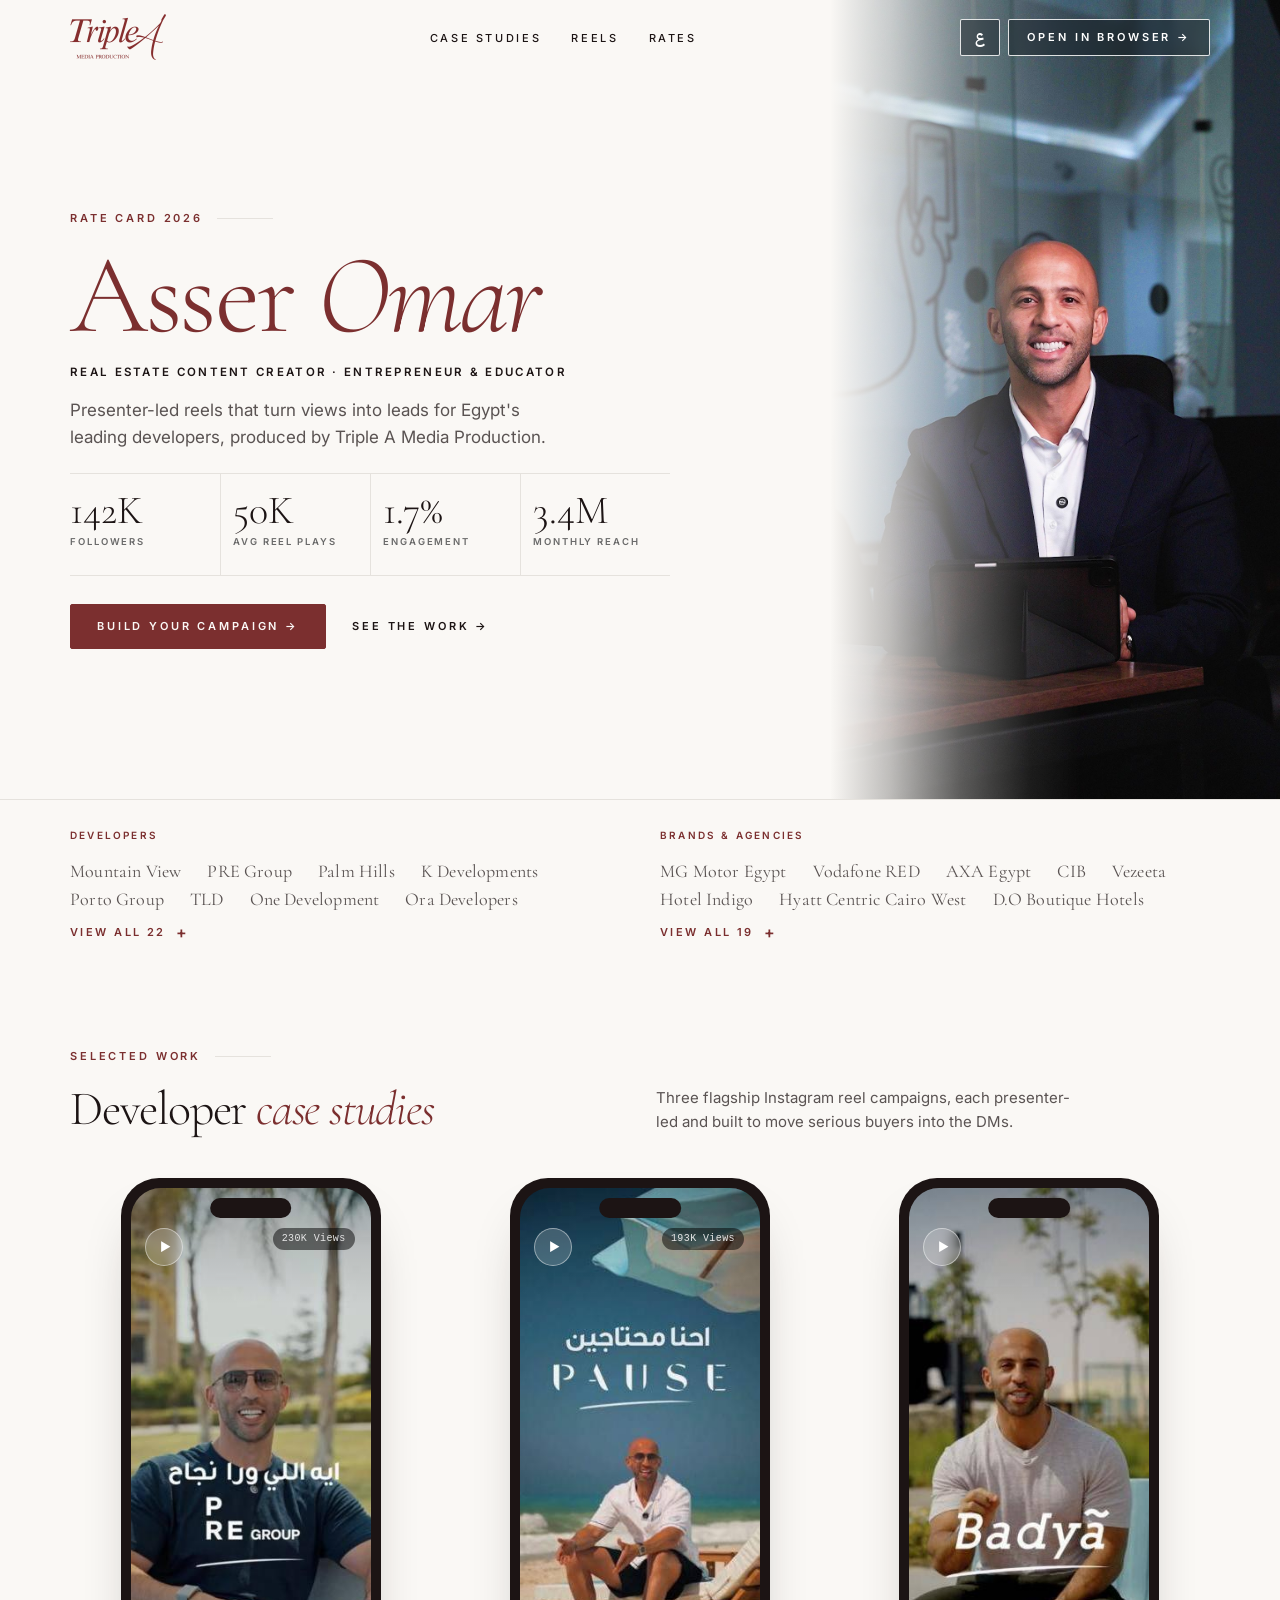
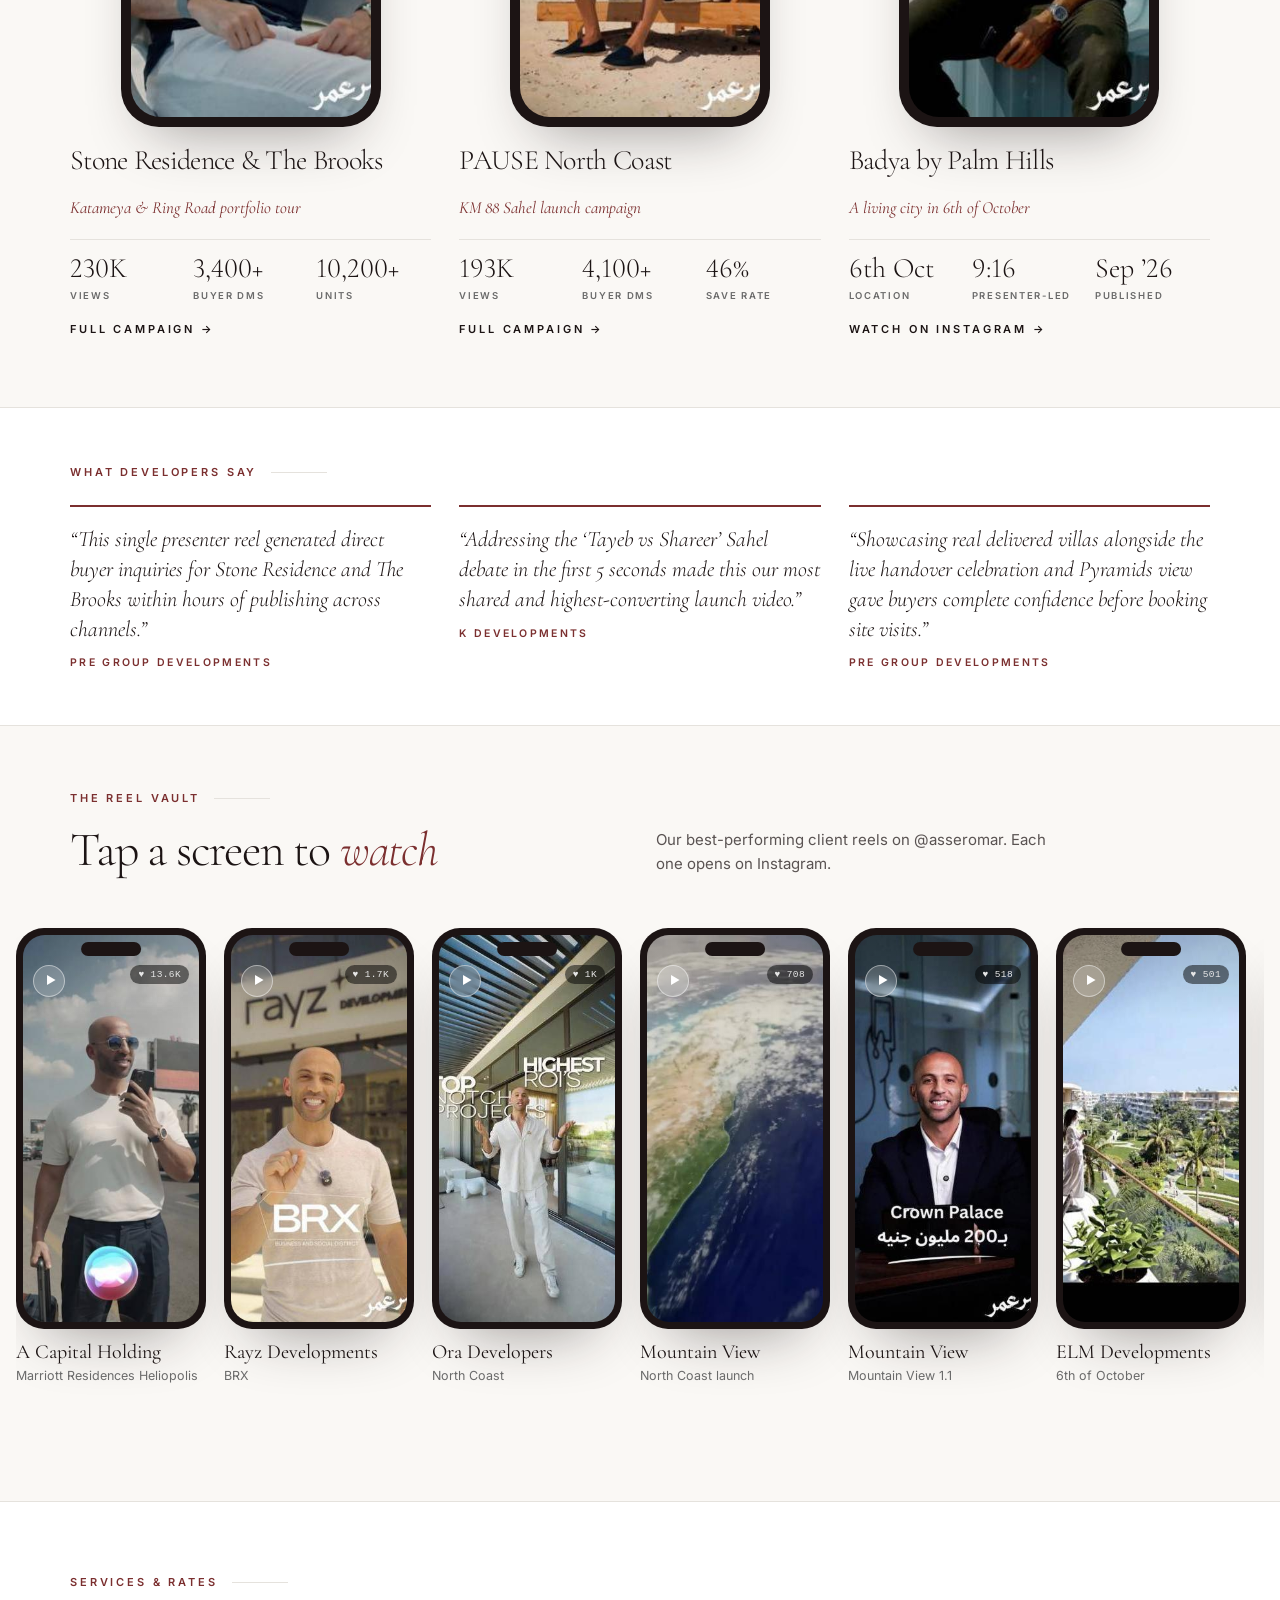
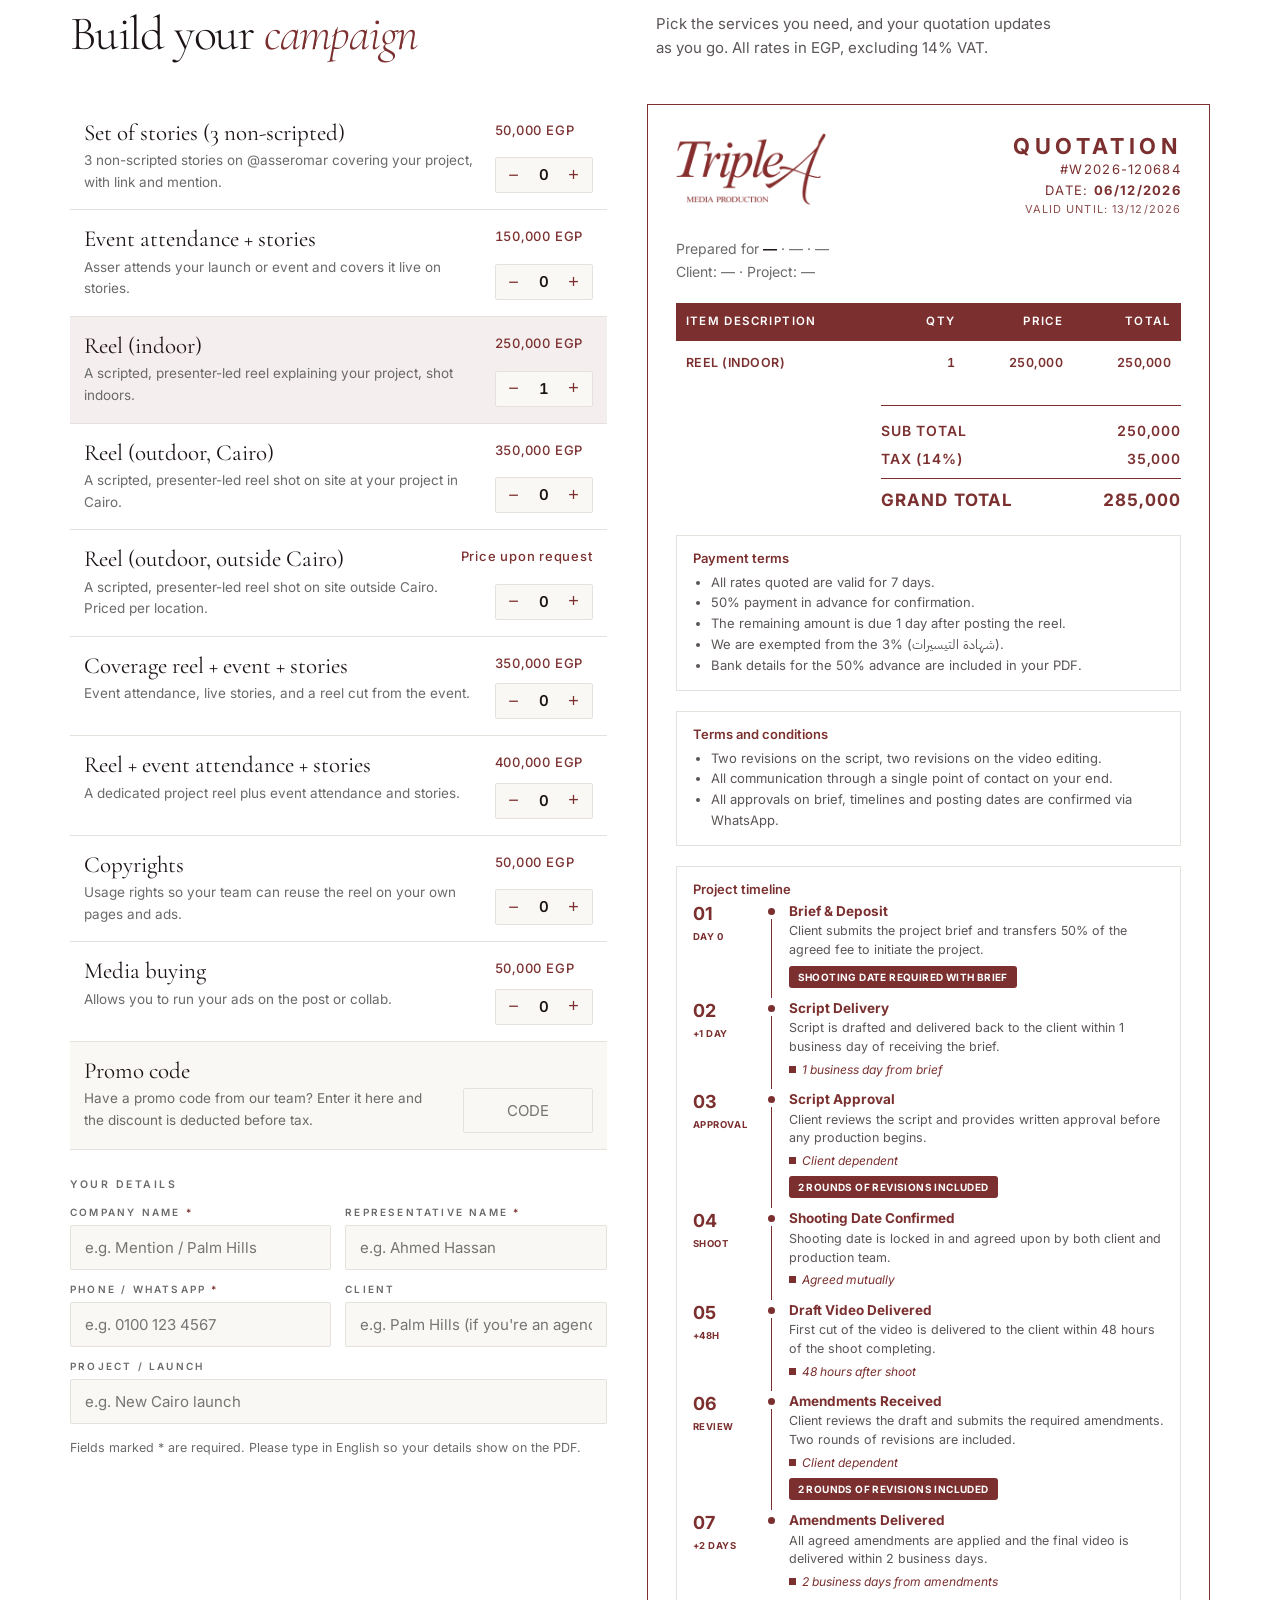
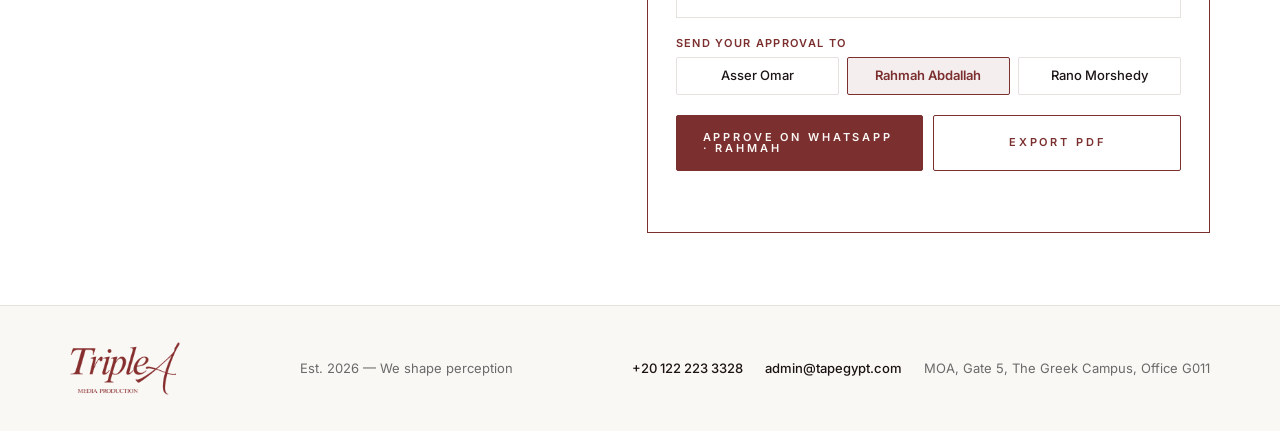
==== index.html @ 7c47489f "Add Media buying service (50,000 EGP) Co-Authored-By: Claude Opus 5.5 <noreply@anthropic.com> Claude" ====
<!doctype html>
<html lang="en">
<head>
<meta charset="utf-8">
<meta name="viewport" content="width=device-width,initial-scale=1,viewport-fit=cover">
<meta property="og:title" content="Asser Omar — Rate Card 2026">
<meta property="og:description" content="Presenter-led real estate reels. Pick your services and get an instant quotation.">
<meta name="theme-color" content="#faf8f5">
<meta property="og:image" content="https://asseromar-lab.github.io/Asser-Omar/cover.jpg">
<meta property="og:url" content="https://asseromar-lab.github.io/Asser-Omar/">
<meta name="twitter:card" content="summary_large_image">
<title>Asser Omar Campaign Builder</title>
<meta name="claude:viewport-fit-sides" content="cover">
<link rel="preconnect" href="https://fonts.googleapis.com">
<link rel="stylesheet" href="https://fonts.googleapis.com/css2?family=Cormorant+Garamond:ital,wght@0,300;0,400;0,500;1,300;1,400&family=Inter:wght@400;500;600&family=Amiri:ital,wght@0,400;1,400&family=IBM+Plex+Sans+Arabic:wght@400;500;600&display=swap">
<style>
/* Layout: matches triple-a-media-prod.vercel.app — warm paper, light serif display with italic maroon accents, tracked uppercase labels, phone-frame work cards → rates builder beside a live quotation */
:root{
  --paper:#faf8f5; --paper2:#f3efea; --ink:#1c1414; --ink2:rgba(28,20,20,.72); --muted:#6a6a6a;
  --maroon:#7b2f2f; --maroon-soft:rgba(123,47,47,.08); --line:#e5e2dd; --white:#ffffff; --night:#1c1414;
  --serif:"Cormorant Garamond","Amiri",Cinzel,"Times New Roman",serif;
  --sans:"Inter","IBM Plex Sans Arabic",ui-sans-serif,system-ui,-apple-system,sans-serif;
  color-scheme:light;
}
*{box-sizing:border-box}
body{background:var(--paper);color:var(--ink);font-family:var(--sans);font-size:15px;line-height:1.6;margin:0}
.band{padding-left:max(16px,env(safe-area-inset-left,0px));padding-right:max(16px,env(safe-area-inset-right,0px))}
.in{max-width:1140px;margin:0 auto}
a{color:inherit}
.eyebrow{display:flex;align-items:center;gap:14px;font-size:11px;font-weight:600;letter-spacing:.26em;text-transform:uppercase;color:var(--maroon)}
.eyebrow::after{content:"";height:1px;width:56px;background:var(--line)}
h1,h2,h3{font-family:var(--serif);font-weight:300;color:var(--ink);margin:0;letter-spacing:-.025em;text-wrap:balance}
h1{font-size:clamp(44px,7vw,78px);line-height:1.02}
h2{font-size:clamp(34px,5vw,48px);line-height:1.05}
h3{font-size:30px;line-height:1.1}
em{font-style:italic;color:var(--maroon)}
.btn{display:inline-flex;align-items:center;justify-content:center;gap:12px;padding:16px 26px;font:600 11px/1 var(--sans);letter-spacing:.26em;text-transform:uppercase;text-decoration:none;border:1px solid var(--maroon);background:var(--maroon);color:#faf7f5;cursor:pointer;border-radius:2px}
.btn:hover{background:#672525}
.btn.ghost{background:transparent;color:var(--maroon)}
.btn.ghost:hover{background:var(--maroon-soft)}
.link{font:600 11px/1 var(--sans);letter-spacing:.26em;text-transform:uppercase;text-decoration:none;color:var(--ink)}
.link:hover{color:var(--maroon)}
:focus-visible{outline:2px solid var(--maroon);outline-offset:3px}

/* nav */
nav.band{position:absolute;top:env(safe-area-inset-top,0px);left:0;right:0;z-index:20;background:transparent}
.logo-m{display:none!important}
nav .btn{border-color:rgba(255,255,255,.85)!important;color:#fff!important;background:rgba(11,17,24,.42)!important;backdrop-filter:blur(6px)}
nav .btn:hover{background:rgba(255,255,255,.14)!important}


body::before{content:"";position:fixed;inset:0 0 auto;height:env(safe-area-inset-top,0px);z-index:21;background:#0b1118}
nav .in{display:flex;align-items:center;justify-content:space-between;gap:20px;padding-block:14px}
nav img{width:96px;height:auto;display:block}
nav ul{display:flex;gap:30px;list-style:none;margin:0;padding:0}
nav ul a{font:500 11px/1 var(--sans);letter-spacing:.24em;text-transform:uppercase;text-decoration:none}
nav ul a:hover{color:var(--maroon)}
nav .btn{padding:12px 18px;background:transparent;color:var(--maroon)}
nav .btn:hover{background:var(--maroon-soft)}

/* cover page: full-bleed photo that melts into the page paper, text in the page's own ink */
.cover-page{--paperRGB:250,248,245;position:relative;display:flex;align-items:flex-end;color:var(--ink);
  background-color:var(--paper);background-repeat:no-repeat;isolation:isolate;border-bottom:1px solid var(--line)}
.cover-page::before{content:"";position:absolute;inset:0;z-index:-1}
.cover-copy{display:flex;flex-direction:column;gap:16px;width:100%}
.cover-img{display:none}
.cover-copy h1{font-size:clamp(58px,9vw,112px);line-height:.92;color:var(--maroon)}
.cover-copy .role{margin:0;font:600 11.5px/1.6 var(--sans);letter-spacing:.2em;text-transform:uppercase;color:var(--ink)}
.cover-copy .lead{margin:0;font-size:17px;color:var(--ink2);max-width:44ch}
.cover-stats{display:grid;grid-template-columns:repeat(4,1fr);margin:6px 0 4px;border-block:1px solid var(--line);max-width:640px}
.cover-stats div{padding:16px 12px 14px;display:flex;flex-direction:column;gap:6px}
.cover-stats dd{order:-1;margin:0;font:300 40px/1 var(--serif);color:var(--ink)}
.cover-stats dt{min-height:2.6em;font:600 9.5px/1.3 var(--sans);letter-spacing:.2em;text-transform:uppercase;color:var(--muted)}
.cover-stats div+div{border-left:1px solid var(--line)}
.cover-stats div:first-child{padding-left:0}
.cover-copy .ctas{display:flex;gap:26px;align-items:center;flex-wrap:wrap;margin-top:8px}
@media (min-width:1025px){
  .cover-page{height:800px;align-items:center;background-size:auto 100%;background-position:right center;padding-block:100px 40px}
  .cover-page::before{background:linear-gradient(90deg,rgb(var(--paperRGB)) 0,rgb(var(--paperRGB)) calc(100% - 450px),rgba(var(--paperRGB),.75) calc(100% - 390px),rgba(var(--paperRGB),.35) calc(100% - 320px),rgba(var(--paperRGB),.08) calc(100% - 250px),rgba(var(--paperRGB),0) calc(100% - 200px))}
  .cover-copy{max-width:1140px}
  .cover-copy>*{max-width:600px}
}
@media (max-width:1024px){
  .cover-page{background-image:none!important;display:block;padding-block:0 32px}
  .cover-page::before{display:none}
  .cover-img{display:block;position:relative;margin-inline:calc(-1 * max(16px, env(safe-area-inset-left, 0px)))}
  .cover-img img{display:block;width:100%;max-width:none;aspect-ratio:4/5;max-height:88svh;object-fit:cover;object-position:50% 53%}
  .cover-img::after{content:"";position:absolute;inset:0;background:linear-gradient(180deg,rgba(var(--paperRGB),0) 0,rgba(var(--paperRGB),0) 66%,rgba(var(--paperRGB),.85) 90%,rgb(var(--paperRGB)) 100%)}
  .cover-copy{position:relative;margin-top:-44px}
  .cover-copy{gap:11px}
  .cover-copy h1{font-size:60px}
  .cover-copy .lead{font-size:15px}
  .cover-stats div{padding:12px 6px 8px}
  .cover-stats dd{font-size:28px}
  .cover-stats dt{font-size:8.5px;letter-spacing:.12em}
  .cover-copy .ctas .btn{flex:1 1 auto}
}
/* hero */
.hero{padding-block:64px 56px;position:relative;overflow:hidden}
.hero .in{display:grid;grid-template-columns:1.25fr .9fr;gap:48px;align-items:center}
.hero .copy{display:flex;flex-direction:column;gap:26px;position:relative;z-index:1}
.hero p.lead{font-size:17px;color:var(--ink2);max-width:46ch;margin:0}
.hero .ctas{display:flex;gap:28px;align-items:center;flex-wrap:wrap}
.watermark{position:absolute;right:-60px;top:-40px;width:560px;opacity:.06;pointer-events:none}
.portrait{position:relative;justify-self:end;width:min(100%,340px)}
.phone{aspect-ratio:9/19;border-radius:38px;background:var(--night);padding:10px;box-shadow:0 30px 60px -30px rgba(28,20,20,.45)}
.phone .screen{position:relative;height:100%;border-radius:30px;overflow:hidden;display:flex;flex-direction:column;justify-content:flex-end;padding:22px;color:#fff}
.phone .notch{position:absolute;top:10px;left:50%;transform:translateX(-50%);width:34%;height:20px;border-radius:12px;background:var(--night);z-index:2}
.phone .views{position:absolute;top:40px;right:16px;font:500 10px/1 ui-monospace,Menlo,monospace;background:rgba(0,0,0,.5);padding:6px 9px;border-radius:999px;letter-spacing:.04em}
.phone .tag{font:600 9.5px/1.3 var(--sans);letter-spacing:.24em;text-transform:uppercase;color:#e27b88}
.phone .name{font-family:var(--serif);font-size:24px;line-height:1.1;margin-top:6px}
.phone .sub{font-size:12px;opacity:.75;margin-top:4px}
.s1{background:radial-gradient(120% 70% at 30% 10%,#5b6a52 0%,transparent 60%),radial-gradient(90% 60% at 80% 60%,#8a6b4b 0%,transparent 70%),linear-gradient(180deg,#2c3328,#141210)}
.s2{background:radial-gradient(120% 60% at 50% 20%,#3d5d70 0%,transparent 65%),radial-gradient(100% 50% at 50% 90%,#c9a77b 0%,transparent 70%),linear-gradient(180deg,#1e2c36,#0f1418)}
.s3{background:radial-gradient(100% 60% at 50% 30%,#2b3a5c 0%,transparent 65%),radial-gradient(70% 40% at 50% 75%,#d08a3e 0%,transparent 70%),linear-gradient(180deg,#141b2c,#0b0d14)}
.s0{background:radial-gradient(110% 70% at 50% 15%,#7b2f2f 0%,transparent 60%),linear-gradient(180deg,#3a1b1b,#140c0c)}
.phone .grain{position:absolute;inset:0;background:linear-gradient(180deg,transparent 45%,rgba(0,0,0,.7))}
.phone .screen>*:not(.grain):not(.notch):not(.views):not(.play){position:relative}
.phone .big{font-family:var(--serif);font-size:42px;line-height:1;font-weight:300}

/* stats */
.stats{border-block:1px solid var(--line);background:var(--white)}
.stats .in{display:grid;grid-template-columns:repeat(4,1fr)}
.stat{padding:26px 18px;display:flex;flex-direction:column;gap:6px}
.stat+.stat{border-left:1px solid var(--line)}
.stat span{font:600 10.5px/1 var(--sans);letter-spacing:.24em;text-transform:uppercase;color:var(--muted)}
.stat b{font:300 44px/1 var(--serif);color:var(--ink);font-variant-numeric:lining-nums tabular-nums}

/* clients */
.clients{padding-block:30px}
.clients .in{display:flex;align-items:center;gap:22px 40px;flex-wrap:wrap;justify-content:space-between}
.clients .label{font:600 10.5px/1.4 var(--sans);letter-spacing:.24em;text-transform:uppercase;color:var(--muted);max-width:22ch}
.clients ul{display:flex;gap:16px 36px;flex-wrap:wrap;list-style:none;margin:0;padding:0}
.clients li{font:400 21px/1 var(--serif);color:var(--ink2);letter-spacing:.01em}

/* work */
section.work{padding-block:72px}
.head{display:grid;grid-template-columns:1fr 1fr;gap:32px;align-items:end;margin-bottom:44px}
.head p{color:var(--ink2);margin:0;max-width:46ch}
.cases{display:grid;grid-template-columns:repeat(3,1fr);gap:28px}
.case{display:flex;flex-direction:column;gap:18px;min-width:0}
.case .phone{width:min(100%,260px);margin:0 auto}
.case h3{font-size:28px}
.case .where{font-size:13px;color:var(--maroon);font-style:italic;font-family:var(--serif);font-size:17px}
.metrics{display:grid;grid-template-columns:repeat(3,1fr);border-top:1px solid var(--line);padding-top:14px;gap:8px}
.metrics b{display:block;font:300 28px/1 var(--serif);font-variant-numeric:lining-nums}
.metrics span{font:600 9.5px/1.3 var(--sans);letter-spacing:.18em;text-transform:uppercase;color:var(--muted)}

/* builder */
section.rates{padding-block:72px;background:var(--white);border-top:1px solid var(--line)}
.builder{display:grid;grid-template-columns:1fr 1.05fr;gap:40px;align-items:start}
.col{display:flex;flex-direction:column;gap:16px;min-width:0}
.svc{display:grid;grid-template-columns:1fr auto;gap:4px 18px;padding:16px 14px;border-bottom:1px solid var(--line);transition:background .2s}
.svc h4{margin:0;font:400 23px/1.15 var(--serif);color:var(--ink)}
.svc .price{font:500 13px/1.6 var(--sans);letter-spacing:.06em;color:var(--maroon);font-variant-numeric:tabular-nums;white-space:nowrap}
.svc p{margin:0;color:var(--muted);font-size:13.5px}
.qty{direction:ltr;display:flex;justify-self:end;align-items:center;border:1px solid var(--line);border-radius:2px;align-self:end;background:var(--paper)}
.qty button{background:none;border:0;color:var(--maroon);width:36px;height:34px;font-size:18px;cursor:pointer}
.qty button:hover{background:var(--maroon-soft)}
.qty output{min-width:24px;text-align:center;font-weight:600;font-variant-numeric:tabular-nums}
.svc.on{background:var(--maroon-soft)}
.group{font:600 10.5px/1 var(--sans);letter-spacing:.24em;text-transform:uppercase;color:var(--muted);margin-top:14px}
.fields{display:grid;grid-template-columns:1fr 1fr;gap:14px}
.fields label{display:flex;flex-direction:column;gap:8px;font:600 10px/1 var(--sans);letter-spacing:.22em;text-transform:uppercase;color:var(--muted)}
.fields .full{grid-column:1/-1}
.fields label{min-width:0}
input{width:100%;min-width:0;background:var(--paper);border:1px solid var(--line);color:var(--ink);border-radius:2px;padding:12px 14px;font:400 15px var(--sans);letter-spacing:0;text-transform:none}

/* quotation sheet (mirrors the Triple A PDF) */
.sheet{background:var(--white);border:1px solid var(--maroon);padding:28px;display:flex;flex-direction:column;gap:20px;min-width:0;position:sticky;top:calc(env(safe-area-inset-top,0px) + 84px)}
.sheet header{display:flex;justify-content:space-between;align-items:start;gap:16px;flex-wrap:wrap}
.sheet header img{width:150px;height:auto}
.qhead{text-align:right;color:var(--maroon)}
.qhead .t{font:700 22px/1.2 var(--sans);letter-spacing:.2em}
.qhead div{font-size:13px;letter-spacing:.1em}
.qhead .valid{font-size:11px;opacity:.85}
.to{font-size:14px;color:var(--muted)} .to b{color:var(--ink);font-weight:600}
.tablewrap{overflow-x:auto}
table{width:100%;border-collapse:collapse;font-size:14px}
thead th{background:var(--maroon);color:#fff;font:600 11.5px/1 var(--sans);letter-spacing:.12em;text-transform:uppercase;padding:13px 10px;text-align:left}
td{padding:12px 10px;font-weight:600;color:var(--maroon);text-transform:uppercase;font-size:12.5px;letter-spacing:.04em;vertical-align:top}
tbody tr+tr td{border-top:1px solid var(--line)}
.n{text-align:right;font-variant-numeric:tabular-nums;white-space:nowrap}
.n.por{white-space:normal;font-size:.85em;line-height:1.3}
.empty{text-transform:none;font-weight:400;font-style:italic;color:var(--muted)}
.totals{display:flex;flex-direction:column;gap:6px;border-top:1px solid var(--maroon);padding-top:14px;margin-left:auto;width:min(100%,300px)}
.totals div{display:flex;justify-content:space-between;font-weight:600;color:var(--maroon);letter-spacing:.06em;font-variant-numeric:tabular-nums;font-size:14px}
.totals .grand{font-size:17px;font-weight:700;border-top:1px solid var(--maroon);padding-top:8px;margin-top:2px}
.box{border:1px solid var(--line);padding:14px 16px}
.box h5{margin:0 0 6px;font:600 13px var(--sans);color:var(--maroon)}
.totals .pornote{display:block;font-weight:400;font-style:italic;font-size:12.5px;text-align:right;letter-spacing:0}
.tline{list-style:none;margin:6px 0 0;padding:0;display:flex;flex-direction:column}
.tline li{display:grid;grid-template-columns:62px 14px 1fr;gap:0 10px;position:relative;padding-bottom:12px}
.tline .tn{font:700 18px/1 var(--sans);color:var(--maroon)}
.tline .tl2{display:block;font:700 9.5px/1.4 var(--sans);letter-spacing:.06em;color:var(--maroon);margin-top:3px}
.tline .td{width:7px;height:7px;border-radius:50%;background:var(--maroon);margin-top:5px;justify-self:center}
.tline li:not(:last-child)::after{content:"";position:absolute;left:78px;top:16px;bottom:2px;width:1px;background:var(--maroon)}
.tline h6{margin:0;font:700 13.5px/1.3 var(--sans);color:var(--maroon)}
.tline p{margin:2px 0 0;font-size:12.5px;color:var(--ink2);line-height:1.5}
.tline .tnote{display:flex;align-items:center;gap:6px;margin-top:3px;font-size:12px;font-style:italic;color:var(--maroon)}
.tline .tnote::before{content:"";width:7px;height:7px;background:var(--maroon)}
.tline .tbadge{display:inline-block;margin-top:6px;background:var(--maroon);color:#fff;font:700 10px/1 var(--sans);letter-spacing:.04em;padding:6px 9px;border-radius:3px}
.box ul.plain{list-style:none;padding-left:0}
.box ul{margin:0;padding-left:18px;font-size:13px;color:var(--ink2)}
.actions{display:flex;gap:10px;flex-wrap:wrap}
.actions .btn{flex:1 1 180px}
.nojs{border:1px solid var(--maroon);background:var(--maroon-soft);color:var(--maroon);padding:14px 16px;font-size:14px;line-height:1.6;border-radius:2px}
.toast{font-size:13px;color:var(--maroon);min-height:1em;margin:0}

footer.band{padding-block:36px;border-top:1px solid var(--line)}
footer .in{display:flex;justify-content:space-between;align-items:center;gap:18px;flex-wrap:wrap;font-size:13px;color:var(--muted)}
footer img{width:110px}
footer .contact{display:flex;gap:22px;flex-wrap:wrap}
footer b{color:var(--ink);font-weight:500;user-select:all}


a.phone{display:block;text-decoration:none;color:#fff;transition:transform .25s ease, box-shadow .25s ease}
a.phone:hover{transform:translateY(-4px);box-shadow:0 36px 60px -28px rgba(123,47,47,.55)}
.phone .play{position:absolute;top:50%;left:50%;transform:translate(-50%,-50%);width:58px;height:58px;border-radius:50%;display:grid;place-items:center;background:rgba(255,255,255,.18);backdrop-filter:blur(6px);border:1px solid rgba(255,255,255,.45);font-size:18px;padding-left:4px;z-index:3}
.toplist{display:flex;flex-wrap:wrap;gap:10px 26px;list-style:none;margin:0;padding:0}
details.more{width:100%}
details.more summary{list-style:none;cursor:pointer;display:inline-flex;align-items:center;gap:10px;font:600 11px/1 var(--sans);letter-spacing:.22em;text-transform:uppercase;color:var(--maroon);padding:6px 0}
details.more summary::-webkit-details-marker{display:none}
details.more summary::after{content:"+";font-size:16px;letter-spacing:0}
details.more[open] summary::after{content:"−"}
details.more .close-t,details.more[open] .open-t{display:none}
details.more[open] .close-t{display:inline}
details.more .toplist{margin-top:10px}
.cgroups{display:grid!important;grid-template-columns:1fr 1fr;gap:32px 56px;align-items:start}
.cgroup{display:flex;flex-direction:column;gap:10px;min-width:0}
@media (max-width:900px){.cgroups{grid-template-columns:1fr}}
.clients li{color:var(--ink2)}
.clientlists{display:grid;grid-template-columns:2fr 1fr;gap:28px;width:100%}
.clients .in{flex-direction:column;align-items:flex-start}
.sublabel{font:600 10px/1 var(--sans);letter-spacing:.22em;text-transform:uppercase;color:var(--maroon);margin-bottom:12px}
.clients ul{gap:10px 26px}
.clients li{font-size:18px}
section.quotes{padding-block:56px;border-top:1px solid var(--line);background:var(--white)}
section.quotes .in{display:flex;flex-direction:column;gap:24px}
.qgrid{display:grid;grid-template-columns:repeat(3,1fr);gap:28px}
.qgrid figure{margin:0;display:flex;flex-direction:column;gap:14px;border-top:2px solid var(--maroon);padding-top:18px;min-width:0}
.qgrid blockquote{margin:0;font:italic 300 22px/1.35 var(--serif);color:var(--ink)}
.qgrid figcaption{font:600 10.5px/1 var(--sans);letter-spacing:.22em;text-transform:uppercase;color:var(--maroon)}
@media (max-width:900px){.qgrid{grid-template-columns:1fr;gap:22px}.qgrid blockquote{font-size:20px}}
html[lang="ar"] .qgrid figcaption{letter-spacing:0}
section.vault{padding-block:64px 72px;border-top:1px solid var(--line)}
.strip{display:flex;gap:18px;overflow-x:auto;scroll-snap-type:x mandatory;padding:8px max(16px,calc((100vw - 1140px)/2)) 20px;scrollbar-width:thin}
.vcard{flex:0 0 190px;scroll-snap-align:start;text-decoration:none}
.phone.mini{display:block;padding:7px;border-radius:28px}
.phone.mini .screen{border-radius:22px;padding:16px;display:flex}
.phone.mini .notch{top:7px;height:14px}
.phone.mini .views{top:30px;right:10px;font-size:9.5px;padding:5px 8px}
.phone.mini .play{width:46px;height:46px;font-size:14px}
.phone.mini .name{font-size:19px}
.vg{background:radial-gradient(110% 60% at 30% 15%,hsl(var(--h) 35% 42%) 0%,transparent 62%),radial-gradient(90% 50% at 70% 85%,hsl(calc(var(--h) + 40) 40% 45%) 0%,transparent 70%),linear-gradient(180deg,hsl(var(--h) 25% 16%),#0e0b0b)}
.screen.cover .play{top:40px;left:14px;transform:none;width:38px;height:38px;font-size:12px;padding-left:3px}
.phone.mini .screen.cover .play{top:30px;left:10px;width:32px;height:32px;font-size:11px}
.hero-shot .grain{background:linear-gradient(180deg,transparent 50%,rgba(10,6,6,.85))}
.hero-shot .views{top:44px}
.screen.cover{background-color:#1c1414;background-size:cover;background-position:center}
.screen.cover::after{content:"";position:absolute;inset:0;background:linear-gradient(180deg,rgba(0,0,0,.18),transparent 22%);pointer-events:none}
.vname{display:block;margin-top:12px;font:400 20px/1.15 var(--serif);color:var(--ink)}
.vsub{display:block;font-size:12.5px;color:var(--muted);margin-top:2px}
a.vcard:hover .vname{color:var(--maroon)}
.phone .screen .tag,.phone .screen .name,.phone .screen .sub{display:block}
.vcard:hover .phone{transform:translateY(-4px)}
.vcard .phone{transition:transform .25s ease}
@media (max-width:900px){.fields{grid-template-columns:1fr}.clientlists{grid-template-columns:1fr}.vcard{flex-basis:160px}}
@media (max-width:900px){
  nav ul{display:none}
  .hero .in,.head,.builder{grid-template-columns:1fr}
  .portrait{justify-self:center;width:min(70%,280px)}
  .cases{grid-template-columns:1fr;gap:56px}
  .stats .in{grid-template-columns:repeat(2,1fr)}
  .stat:nth-child(3){border-left:0}
  .stat:nth-child(n+3){border-top:1px solid var(--line)}
  .sheet{position:static;padding:18px}
}

.svc.disc{background:var(--paper)}
.discin{display:flex;align-items:center;gap:8px;align-self:end;font:600 12px/1 var(--sans);color:var(--muted)}
.discin input{width:130px;text-align:center;text-transform:uppercase;font-variant-numeric:tabular-nums}
.sr{position:absolute;width:1px;height:1px;overflow:hidden;clip:rect(0 0 0 0)}
.approver{display:flex;flex-direction:column;gap:8px}
.apl{font:600 11px/1 var(--sans);letter-spacing:.12em;text-transform:uppercase;color:var(--maroon)}
.apopts{display:flex;flex-wrap:wrap;gap:8px}
.apo{flex:1 1 120px;border:1px solid var(--line);background:var(--white);color:var(--ink);padding:10px 12px;font:500 13px/1.2 var(--sans);cursor:pointer;border-radius:2px;text-align:center}
.apo:hover{border-color:var(--maroon)}
.apo[aria-checked="true"]{border-color:var(--maroon);background:var(--maroon-soft);color:var(--maroon);font-weight:600}
.navr{display:flex;gap:8px;align-items:center}
.navr .btn{white-space:nowrap}
@media (max-width:1024px) and (min-aspect-ratio:1/1){.cover-img img{object-position:50% 39%}}
@media (max-width:1024px){nav .logo-d{display:none!important}nav .logo-m{display:block!important}nav ul a{color:#fff}}
@media (max-width:520px){nav img{width:84px}.navr .btn{padding:10px 11px;letter-spacing:.14em;font-size:10px}}
.langbtn{padding:10px 14px!important;font:600 15px/1 "IBM Plex Sans Arabic",var(--sans)!important;letter-spacing:0!important}
.req{color:var(--maroon);font-style:normal}
.hint{margin:0;font-size:12.5px;color:var(--muted);grid-column:1/-1}
input.invalid{border-color:var(--maroon);box-shadow:0 0 0 2px var(--maroon-soft)}
/* Arabic */
html[lang="ar"] body{font-family:"IBM Plex Sans Arabic",var(--sans)}
html[lang="ar"] .eyebrow,html[lang="ar"] .role,html[lang="ar"] dt,html[lang="ar"] .label,html[lang="ar"] .sublabel,html[lang="ar"] .btn,html[lang="ar"] .link,html[lang="ar"] summary,html[lang="ar"] nav ul a,html[lang="ar"] .metrics span,html[lang="ar"] .group,html[lang="ar"] .fields label,html[lang="ar"] .stat span{letter-spacing:0;text-transform:none}
html[lang="ar"] .eyebrow,html[lang="ar"] .metrics span,html[lang="ar"] dt,html[lang="ar"] .sublabel,html[lang="ar"] .group,html[lang="ar"] .fields label{font-size:12.5px}
html[lang="ar"] .btn,html[lang="ar"] .link,html[lang="ar"] nav ul a,html[lang="ar"] summary{font-size:14px}
html[lang="ar"] .role{font-size:14px}
html[lang="ar"] h1,html[lang="ar"] h2,html[lang="ar"] h3,html[lang="ar"] h4,html[lang="ar"] .where{font-family:"Amiri",var(--serif);letter-spacing:0}
html[lang="ar"] .cover-copy h1{font-size:clamp(58px,8vw,100px);line-height:1.15}
html[lang="ar"] h2{line-height:1.3}
html[lang="ar"] .lead,html[lang="ar"] .head p{line-height:1.8}
[dir="rtl"] .cover-stats div:first-child{padding-left:12px;padding-right:0}
[dir="rtl"] .cover-stats div+div{border-left:0;border-right:1px solid var(--line)}
[dir="rtl"] .svc{text-align:right}
[dir="rtl"] .sheet,[dir="rtl"] .sheet *{direction:ltr;text-align:left}
[dir="rtl"] .sheet .qhead,[dir="rtl"] .sheet .qhead *,[dir="rtl"] .sheet .n{text-align:right}
@media (min-width:1025px){
  [dir="rtl"] .cover-page{background-position:left center}
  [dir="rtl"] .cover-page::before{background:linear-gradient(270deg,rgb(var(--paperRGB)) 0,rgb(var(--paperRGB)) calc(100% - 450px),rgba(var(--paperRGB),.75) calc(100% - 390px),rgba(var(--paperRGB),.35) calc(100% - 320px),rgba(var(--paperRGB),.08) calc(100% - 250px),rgba(var(--paperRGB),0) calc(100% - 200px))}
}
@media (prefers-reduced-motion:reduce){*{transition:none!important}}
</style>
<style>body{margin:0}img{max-width:100%}[hidden]{display:none!important}</style>
</head>
<body>


<nav class="band" aria-label="Main">
  <div class="in">
    <img class="logo-m" src="[data-uri]" alt="Triple A Media Production"><img class="logo-d" src="[data-uri]" alt="Triple A Media Production">
    <ul>
      <li><a href="#work" data-i18n="nav_work">Case Studies</a></li>
      <li><a href="#reels" data-i18n="nav_reels">Reels</a></li>
      <li><a href="#rates" data-i18n="nav_rates">Rates</a></li>
          </ul>
    <div class="navr"><button class="btn langbtn" id="langBtn" type="button" lang="ar" aria-label="العربية">ع</button><a class="btn" href="https://asseromar-lab.github.io/Asser-Omar/" target="_blank" rel="noopener" data-i18n="open_browser">Open in browser →</a></div>
  </div>
</nav>

<header class="cover-page band" style="background-image:url([data-uri])">
  <div class="cover-img"><img src="[data-uri]" alt="Asser Omar"></div>
  <div class="in cover-copy">
    <div class="eyebrow" data-i18n="rc">Rate Card 2026</div>
    <h1 data-i18n-html="name">Asser <em>Omar</em></h1>
    <p class="role" data-i18n-html="role">Real estate content creator · Entrepreneur &amp; Educator</p>
    <p class="lead" data-i18n-html="lead">Presenter-led reels that turn views into leads for Egypt's leading developers, produced by Triple A Media Production.</p>
    <dl class="cover-stats">
      <div><dt data-i18n="st_f">Followers</dt><dd data-stat="followers">142K</dd></div>
      <div><dt data-i18n="st_p">Avg reel plays</dt><dd data-stat="plays">50K</dd></div>
      <div><dt data-i18n="st_e">Engagement</dt><dd data-stat="engagement">1.7%</dd></div>
      <div><dt data-i18n="st_r">Monthly reach</dt><dd data-stat="reach">3.4M</dd></div>
    </dl>
    <div class="ctas">
      <a class="btn" href="#rates" data-i18n="cta_build">Build your campaign →</a>
      <a class="link" href="#work" data-i18n="cta_work">See the work →</a>
    </div>
  </div>
</header>

<section class="clients band" aria-label="Clients">
  <div class="in cgroups">
      <div class="cgroup">
        <div class="sublabel" data-i18n="cl_dev">Developers</div>
        <ul class="toplist"><li>Mountain View</li><li>PRE Group</li><li>Palm Hills</li><li>K Developments</li><li>Porto Group</li><li>TLD</li><li>One Development</li><li>Ora Developers</li></ul>
        <details class="more"><summary><span class="open-t" data-i18n="cl_all_dev">View all 22</span><span class="close-t" data-i18n="cl_less">Show less</span></summary><ul class="toplist"><li>Roya Developments</li><li>STM Investment</li><li>Space Shapers</li><li>Rayz Developments</li><li>Kayan Developments</li><li>Elaf Developments</li><li>Horizon Egypt</li><li>Skyad Developments</li><li>Jadeer Developments</li><li>Miqaat Developments</li><li>A Capital Holding</li><li>ELM Developments</li><li>Tatweer Misr</li><li>Misr Italia</li></ul></details>
      </div>
      <div class="cgroup">
        <div class="sublabel" data-i18n="cl_br">Brands &amp; agencies</div>
        <ul class="toplist"><li>MG Motor Egypt</li><li>Vodafone RED</li><li>AXA Egypt</li><li>CIB</li><li>Vezeeta</li><li>Hotel Indigo</li><li>Hyatt Centric Cairo West</li><li>D.O Boutique Hotels</li></ul>
        <details class="more"><summary><span class="open-t" data-i18n="cl_all_br">View all 19</span><span class="close-t" data-i18n="cl_less">Show less</span></summary><ul class="toplist"><li>Almaza Bay</li><li>BYIT</li><li>POD</li><li>Drive For Me</li><li>The Direct Expo</li><li>The Why Not AI</li><li>5D VR</li><li>RiseUp</li><li>Mention</li><li>CFF Agency</li><li>Barcode Communications</li></ul></details>
      </div>
  </div>
</section>

<section class="work band" id="work">
  <div class="in">
    <div class="head">
      <div style="display:flex;flex-direction:column;gap:18px">
        <div class="eyebrow" data-i18n="w_eb">Selected work</div>
        <h2 data-i18n-html="w_h">Developer <em>case studies</em></h2>
      </div>
      <p data-i18n="w_p">Three flagship Instagram reel campaigns, each presenter-led and built to move serious buyers into the DMs.</p>
    </div>
    <div class="cases">
      <article class="case">
        <a class="phone reel" href="https://www.instagram.com/reel/DbGiiRLu3yJ/" target="_blank" rel="noopener" aria-label="Watch the reel on Instagram"><div class="screen cover" style="background-image:url([data-uri])"><span class="notch"></span><span class="views">230K Views</span><span class="play" aria-hidden="true">▶</span></div></a>
        <h3>Stone Residence &amp; The Brooks</h3>
        <div class="where" data-i18n="c1">Katameya &amp; Ring Road portfolio tour</div>
        <div class="metrics"><div><b>230K</b><span data-i18n="m_views">Views</span></div><div><b>3,400+</b><span data-i18n="m_dms">Buyer DMs</span></div><div><b>10,200+</b><span data-i18n="m_units">Units</span></div></div>
        <a class="link" href="https://triple-a-media-prod.vercel.app/work/stone-residence-pre-group" target="_blank" rel="noopener" data-i18n="full">Full campaign →</a>
      </article>
      <article class="case">
        <a class="phone reel" href="https://www.instagram.com/reel/Da5COg-tlpc/" target="_blank" rel="noopener" aria-label="Watch the reel on Instagram"><div class="screen cover" style="background-image:url([data-uri])"><span class="notch"></span><span class="views">193K Views</span><span class="play" aria-hidden="true">▶</span></div></a>
        <h3>PAUSE North Coast</h3>
        <div class="where" data-i18n="c2">KM 88 Sahel launch campaign</div>
        <div class="metrics"><div><b>193K</b><span data-i18n="m_views">Views</span></div><div><b>4,100+</b><span data-i18n="m_dms">Buyer DMs</span></div><div><b>46%</b><span data-i18n="m_save">Save rate</span></div></div>
        <a class="link" href="https://triple-a-media-prod.vercel.app/work/pause-north-coast-k-developments" target="_blank" rel="noopener" data-i18n="full">Full campaign →</a>
      </article>
      <article class="case">
        <a class="phone reel" href="https://www.instagram.com/reel/DdzCru0NFZE/" target="_blank" rel="noopener" aria-label="Watch the Badya reel on Instagram"><div class="screen cover" style="background-image:url([data-uri])"><span class="notch"></span><span class="play" aria-hidden="true">▶</span></div></a>
        <h3>Badya by Palm Hills</h3>
        <div class="where" data-i18n="c3">A living city in 6th of October</div>
        <div class="metrics"><div><b>6th Oct</b><span data-i18n="m_loc">Location</span></div><div><b>9:16</b><span data-i18n="m_pres">Presenter-led</span></div><div><b>Sep ’26</b><span data-i18n="m_pub">Published</span></div></div>
        <a class="link" href="https://www.instagram.com/reel/DdzCru0NFZE/" target="_blank" rel="noopener" data-i18n="watch">Watch on Instagram →</a>
      </article>
    </div>
  </div>
</section>

<section class="quotes band" aria-label="What developers say">
  <div class="in">
    <div class="eyebrow" data-i18n="q_eb">What developers say</div>
    <div class="qgrid">
      <figure><blockquote>“This single presenter reel generated direct buyer inquiries for Stone Residence and The Brooks within hours of publishing across channels.”</blockquote><figcaption>PRE Group Developments</figcaption></figure>
      <figure><blockquote>“Addressing the ‘Tayeb vs Shareer’ Sahel debate in the first 5 seconds made this our most shared and highest-converting launch video.”</blockquote><figcaption>K Developments</figcaption></figure>
      <figure><blockquote>“Showcasing real delivered villas alongside the live handover celebration and Pyramids view gave buyers complete confidence before booking site visits.”</blockquote><figcaption>PRE Group Developments</figcaption></figure>
    </div>
  </div>
</section>

<section class="vault band" id="reels">
  <div class="in">
    <div class="head">
      <div style="display:flex;flex-direction:column;gap:18px">
        <div class="eyebrow" data-i18n="v_eb">The reel vault</div>
        <h2 data-i18n-html="v_h">Tap a screen to <em>watch</em></h2>
      </div>
      <p data-i18n="v_p">Our best-performing client reels on @asseromar. Each one opens on Instagram.</p>
    </div>
  </div>
  <div class="strip">
      <a class="vcard" href="https://www.instagram.com/reel/DUYsrvVjY26/" target="_blank" rel="noopener">
        <span class="phone mini"><span class="screen cover" style="background-image:url([data-uri])"><span class="notch"></span><span class="views">♥ 13.6K</span><span class="play" aria-hidden="true">▶</span></span></span>
        <span class="vname">A Capital Holding</span><span class="vsub">Marriott Residences Heliopolis</span>
      </a>
      <a class="vcard" href="https://www.instagram.com/reel/DcY3UfcN1q2/" target="_blank" rel="noopener">
        <span class="phone mini"><span class="screen cover" style="background-image:url([data-uri])"><span class="notch"></span><span class="views">♥ 1.7K</span><span class="play" aria-hidden="true">▶</span></span></span>
        <span class="vname">Rayz Developments</span><span class="vsub">BRX</span>
      </a>
      <a class="vcard" href="https://www.instagram.com/reel/DN75rhpDQw8/" target="_blank" rel="noopener">
        <span class="phone mini"><span class="screen cover" style="background-image:url([data-uri])"><span class="notch"></span><span class="views">♥ 1K</span><span class="play" aria-hidden="true">▶</span></span></span>
        <span class="vname">Ora Developers</span><span class="vsub">North Coast</span>
      </a>
      <a class="vcard" href="https://www.instagram.com/reel/DNTKgMLNdGh/" target="_blank" rel="noopener">
        <span class="phone mini"><span class="screen cover" style="background-image:url([data-uri])"><span class="notch"></span><span class="views">♥ 708</span><span class="play" aria-hidden="true">▶</span></span></span>
        <span class="vname">Mountain View</span><span class="vsub">North Coast launch</span>
      </a>
      <a class="vcard" href="https://www.instagram.com/reel/DdLlWNcIHZj/" target="_blank" rel="noopener">
        <span class="phone mini"><span class="screen cover" style="background-image:url([data-uri])"><span class="notch"></span><span class="views">♥ 518</span><span class="play" aria-hidden="true">▶</span></span></span>
        <span class="vname">Mountain View</span><span class="vsub">Mountain View 1.1</span>
      </a>
      <a class="vcard" href="https://www.instagram.com/reel/DN3Yz022l3R/" target="_blank" rel="noopener">
        <span class="phone mini"><span class="screen cover" style="background-image:url([data-uri])"><span class="notch"></span><span class="views">♥ 501</span><span class="play" aria-hidden="true">▶</span></span></span>
        <span class="vname">ELM Developments</span><span class="vsub">6th of October</span>
      </a>
      <a class="vcard" href="https://www.instagram.com/reel/DYo1XKONMY9/" target="_blank" rel="noopener">
        <span class="phone mini"><span class="screen cover" style="background-image:url([data-uri])"><span class="notch"></span><span class="views">♥ 478</span><span class="play" aria-hidden="true">▶</span></span></span>
        <span class="vname">BYIT</span><span class="vsub">Egypt to the UAE</span>
      </a>
      <a class="vcard" href="https://www.instagram.com/reel/Dbiw0FjtJ8j/" target="_blank" rel="noopener">
        <span class="phone mini"><span class="screen cover" style="background-image:url([data-uri])"><span class="notch"></span><span class="views">♥ 436</span><span class="play" aria-hidden="true">▶</span></span></span>
        <span class="vname">PRE Group × Roya</span><span class="vsub">East to West portfolio</span>
      </a>
      <a class="vcard" href="https://www.instagram.com/reel/DYcnyDbtKtn/" target="_blank" rel="noopener">
        <span class="phone mini"><span class="screen cover" style="background-image:url([data-uri])"><span class="notch"></span><span class="views">♥ 429</span><span class="play" aria-hidden="true">▶</span></span></span>
        <span class="vname">PRE Group</span><span class="vsub">Hadaba, Pyramids view</span>
      </a>
      <a class="vcard" href="https://www.instagram.com/reel/DclG9fuNWWz/" target="_blank" rel="noopener">
        <span class="phone mini"><span class="screen cover" style="background-image:url([data-uri])"><span class="notch"></span><span class="views">♥ 400</span><span class="play" aria-hidden="true">▶</span></span></span>
        <span class="vname">Mountain View × Hotel Indigo</span><span class="vsub">Greek coast experience</span>
      </a>
      <a class="vcard" href="https://www.instagram.com/reel/DZaUwklNwYR/" target="_blank" rel="noopener">
        <span class="phone mini"><span class="screen cover" style="background-image:url([data-uri])"><span class="notch"></span><span class="views">♥ 396</span><span class="play" aria-hidden="true">▶</span></span></span>
        <span class="vname">Horizon Egypt</span><span class="vsub">Unit tour</span>
      </a>
      <a class="vcard" href="https://www.instagram.com/reel/DervU2BNgua/" target="_blank" rel="noopener">
        <span class="phone mini"><span class="screen cover" style="background-image:url([data-uri])"><span class="notch"></span><span class="views">♥ 390</span><span class="play" aria-hidden="true">▶</span></span></span>
        <span class="vname">STM Investment</span><span class="vsub">Ready-to-live community</span>
      </a>
      <a class="vcard" href="https://www.instagram.com/reel/Da-iMcrtYRP/" target="_blank" rel="noopener">
        <span class="phone mini"><span class="screen cover" style="background-image:url([data-uri])"><span class="notch"></span><span class="views">♥ 370</span><span class="play" aria-hidden="true">▶</span></span></span>
        <span class="vname">Kayan × Elaf</span><span class="vsub">Aqmar launch</span>
      </a>
      <a class="vcard" href="https://www.instagram.com/reel/DXBzBv2DV60/" target="_blank" rel="noopener">
        <span class="phone mini"><span class="screen cover" style="background-image:url([data-uri])"><span class="notch"></span><span class="views">♥ 321</span><span class="play" aria-hidden="true">▶</span></span></span>
        <span class="vname">Miqaat Developments</span><span class="vsub">Launch film</span>
      </a>
  </div>
</section>

<section class="rates band" id="rates">
  <div class="in">
    <div class="head">
      <div style="display:flex;flex-direction:column;gap:18px">
        <div class="eyebrow" data-i18n="r_eb">Services &amp; rates</div>
        <h2 data-i18n-html="r_h">Build your <em>campaign</em></h2>
      </div>
      <p data-i18n="r_p">Pick the services you need, and your quotation updates as you go. All rates in EGP, excluding 14% VAT.</p>
    </div>
    <div class="builder">
      <div class="col">
        <div class="nojs" id="nojs">To build your campaign and export your quotation, open this page in Safari or Chrome. <a href="https://asseromar-lab.github.io/Asser-Omar/" target="_blank" rel="noopener"><b>Open in browser →</b></a><br><span dir="rtl">عشان تختار الخدمات وتطلع عرض السعر PDF، افتح الصفحة من Safari أو Chrome.</span></div>
        <div id="services">
          <div class="svc" id="row-stories">
            <h4 data-i18n="s_stories_n">Set of stories (3 non-scripted)</h4><span class="price" data-price="stories">50,000 EGP</span>
            <p data-i18n="s_stories_d">3 non-scripted stories on @asseromar covering your project, with link and mention.</p>
            <div class="qty" role="group" aria-label="Set of stories quantity">
              <button type="button" data-id="stories" data-d="-1" aria-label="Remove one">−</button>
              <output id="q-stories">0</output>
              <button type="button" data-id="stories" data-d="1" aria-label="Add one">+</button>
            </div>
          </div>
          <div class="svc" id="row-event">
            <h4 data-i18n="s_event_n">Event attendance + stories</h4><span class="price" data-price="event">150,000 EGP</span>
            <p data-i18n="s_event_d">Asser attends your launch or event and covers it live on stories.</p>
            <div class="qty" role="group" aria-label="Event attendance + stories quantity">
              <button type="button" data-id="event" data-d="-1" aria-label="Remove one">−</button>
              <output id="q-event">0</output>
              <button type="button" data-id="event" data-d="1" aria-label="Add one">+</button>
            </div>
          </div>
          <div class="svc on" id="row-reel">
            <h4 data-i18n="s_reel_n">Reel (indoor)</h4><span class="price" data-price="reel">250,000 EGP</span>
            <p data-i18n="s_reel_d">A scripted, presenter-led reel explaining your project, shot indoors.</p>
            <div class="qty" role="group" aria-label="Reel (indoor) quantity">
              <button type="button" data-id="reel" data-d="-1" aria-label="Remove one">−</button>
              <output id="q-reel">1</output>
              <button type="button" data-id="reel" data-d="1" aria-label="Add one">+</button>
            </div>
          </div>
          <div class="svc" id="row-outdoor">
            <h4 data-i18n="s_outdoor_n">Reel (outdoor, Cairo)</h4><span class="price" data-price="outdoor">350,000 EGP</span>
            <p data-i18n="s_outdoor_d">A scripted, presenter-led reel shot on site at your project in Cairo.</p>
            <div class="qty" role="group" aria-label="Reel (outdoor, Cairo) quantity">
              <button type="button" data-id="outdoor" data-d="-1" aria-label="Remove one">−</button>
              <output id="q-outdoor">0</output>
              <button type="button" data-id="outdoor" data-d="1" aria-label="Add one">+</button>
            </div>
          </div>
          <div class="svc" id="row-outdoor2">
            <h4 data-i18n="s_outdoor2_n">Reel (outdoor, outside Cairo)</h4><span class="price" data-price="outdoor2">Price upon request</span>
            <p data-i18n="s_outdoor2_d">A scripted, presenter-led reel shot on site outside Cairo. Priced per location.</p>
            <div class="qty" role="group" aria-label="Reel (outdoor, outside Cairo) quantity">
              <button type="button" data-id="outdoor2" data-d="-1" aria-label="Remove one">−</button>
              <output id="q-outdoor2">0</output>
              <button type="button" data-id="outdoor2" data-d="1" aria-label="Add one">+</button>
            </div>
          </div>
          <div class="svc" id="row-coverage">
            <h4 data-i18n="s_coverage_n">Coverage reel + event + stories</h4><span class="price" data-price="coverage">350,000 EGP</span>
            <p data-i18n="s_coverage_d">Event attendance, live stories, and a reel cut from the event.</p>
            <div class="qty" role="group" aria-label="Coverage reel + event + stories quantity">
              <button type="button" data-id="coverage" data-d="-1" aria-label="Remove one">−</button>
              <output id="q-coverage">0</output>
              <button type="button" data-id="coverage" data-d="1" aria-label="Add one">+</button>
            </div>
          </div>
          <div class="svc" id="row-full">
            <h4 data-i18n="s_full_n">Reel + event attendance + stories</h4><span class="price" data-price="full">400,000 EGP</span>
            <p data-i18n="s_full_d">A dedicated project reel plus event attendance and stories.</p>
            <div class="qty" role="group" aria-label="Reel + event attendance + stories quantity">
              <button type="button" data-id="full" data-d="-1" aria-label="Remove one">−</button>
              <output id="q-full">0</output>
              <button type="button" data-id="full" data-d="1" aria-label="Add one">+</button>
            </div>
          </div>
          <div class="svc" id="row-rights">
            <h4 data-i18n="s_rights_n">Copyrights</h4><span class="price" data-price="rights">50,000 EGP</span>
            <p data-i18n="s_rights_d">Usage rights so your team can reuse the reel on your own pages and ads.</p>
            <div class="qty" role="group" aria-label="Copyrights quantity">
              <button type="button" data-id="rights" data-d="-1" aria-label="Remove one">−</button>
              <output id="q-rights">0</output>
              <button type="button" data-id="rights" data-d="1" aria-label="Add one">+</button>
            </div>
          </div>
          <div class="svc" id="row-media">
            <h4 data-i18n="s_media_n">Media buying</h4><span class="price" data-price="media">50,000 EGP</span>
            <p data-i18n="s_media_d">Allows you to run your ads on the post or collab.</p>
            <div class="qty" role="group" aria-label="Media buying quantity">
              <button type="button" data-id="media" data-d="-1" aria-label="Remove one">−</button>
              <output id="q-media">0</output>
              <button type="button" data-id="media" data-d="1" aria-label="Add one">+</button>
            </div>
          </div>
          <div class="svc disc" id="row-disc">
            <h4 data-i18n="d_n">Promo code</h4><span class="price" id="discShow"></span>
            <p data-i18n="d_d">Have a promo code from our team? Enter it here and the discount is deducted before tax.</p>
            <label class="discin"><span class="sr" data-i18n="d_n">Promo code</span><input id="cDisc" type="text" autocomplete="off" autocapitalize="characters" placeholder="Code" data-i18n-ph="d_ph"></label>
          </div>
        </div>
        <div class="group" data-i18n="det">Your details</div>
        <div class="fields">
          <label><span class="lbl"><span data-i18n="f_name">Company name</span> <i class="req">*</i></span><input id="cName" autocomplete="organization" placeholder="e.g. Mention / Palm Hills" data-i18n-ph="ph_name" required></label>
          <label><span class="lbl"><span data-i18n="f_rep">Representative name</span> <i class="req">*</i></span><input id="cRep" autocomplete="name" placeholder="e.g. Ahmed Hassan" data-i18n-ph="ph_rep" required></label>
          <label><span class="lbl"><span data-i18n="f_phone">Phone / WhatsApp</span> <i class="req">*</i></span><input id="cPhone" type="tel" inputmode="tel" autocomplete="tel" placeholder="e.g. 0100 123 4567" data-i18n-ph="ph_phone" required></label>
          <label><span data-i18n="f_company">Client</span><input id="cCompany" placeholder="e.g. Palm Hills (if you're an agency)" data-i18n-ph="ph_company"></label>
          <label class="full"><span data-i18n="f_project">Project / launch</span><input id="cProject" placeholder="e.g. New Cairo launch" data-i18n-ph="ph_project"></label>
          <p class="hint full" data-i18n="hint">Fields marked * are required. Please type in English so your details show on the PDF.</p>
        </div>
      </div>

      <article class="sheet" aria-live="polite">
        <header>
          <img src="[data-uri]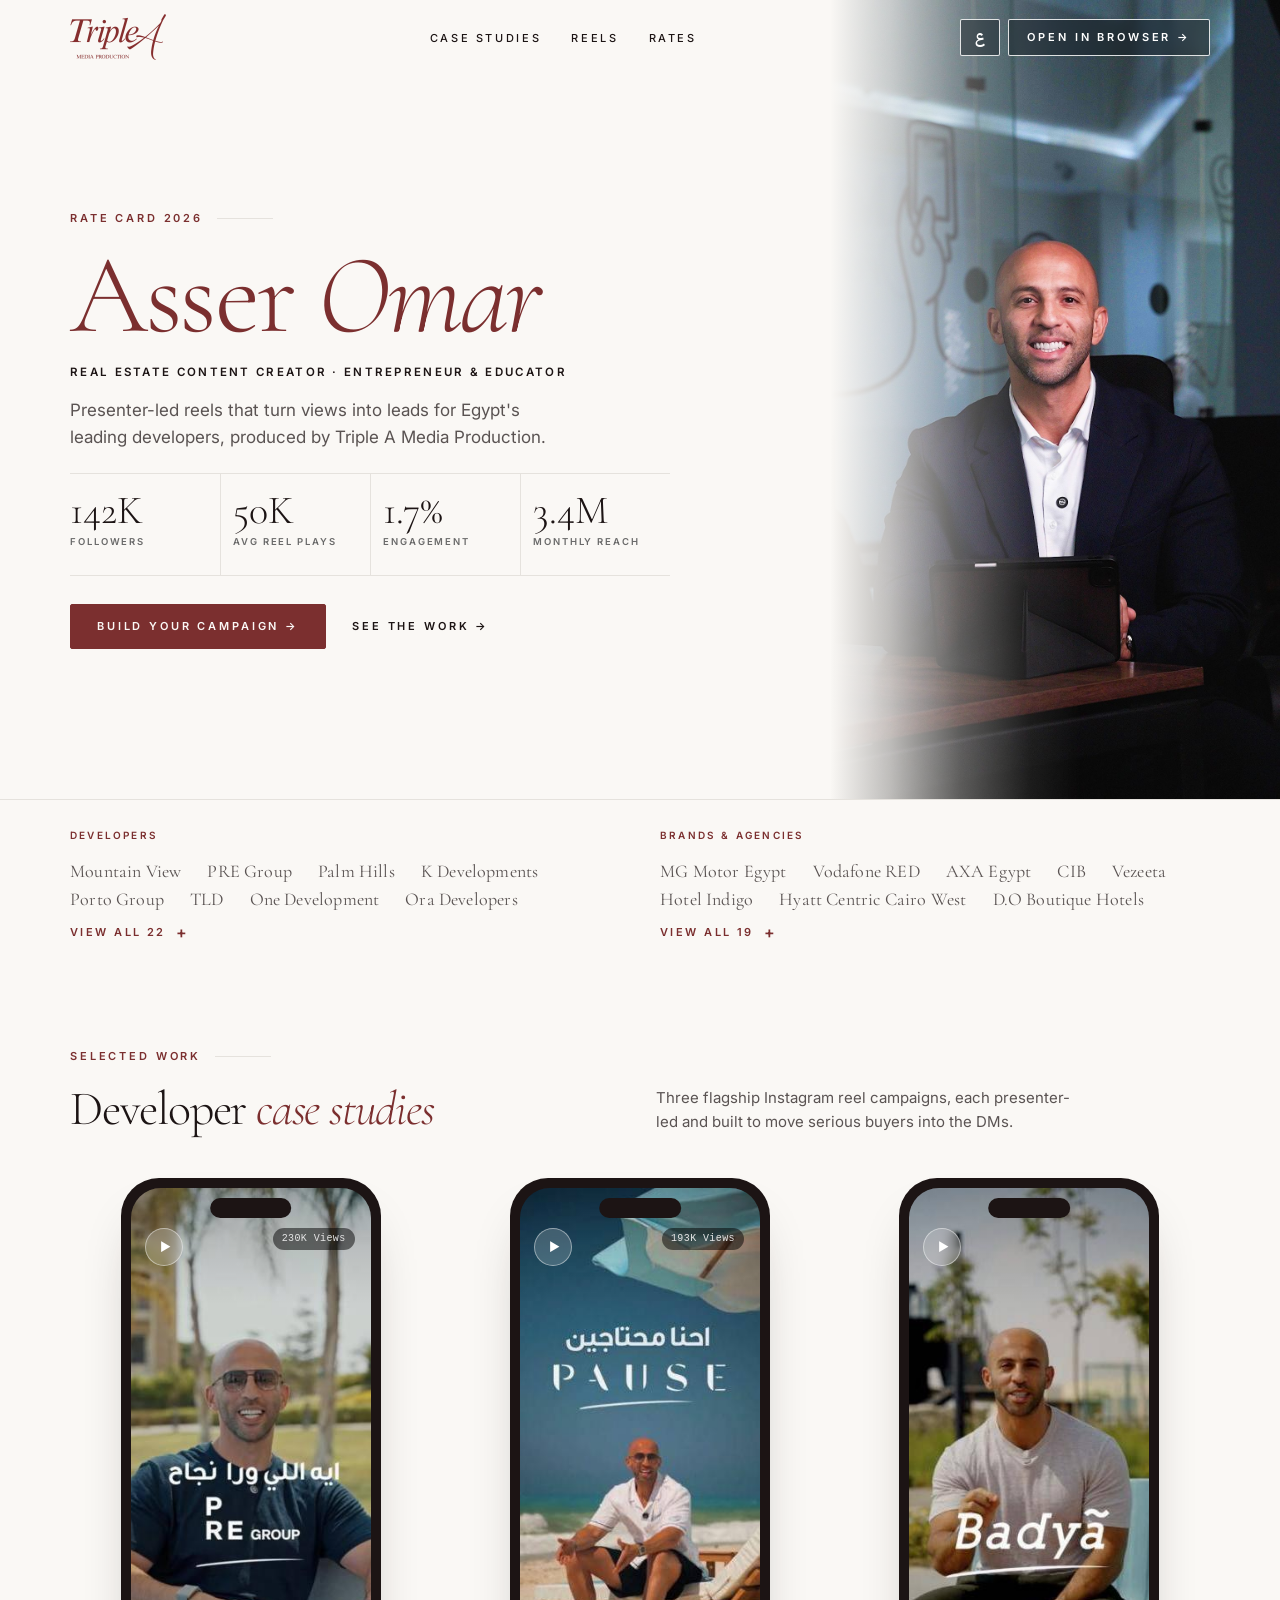
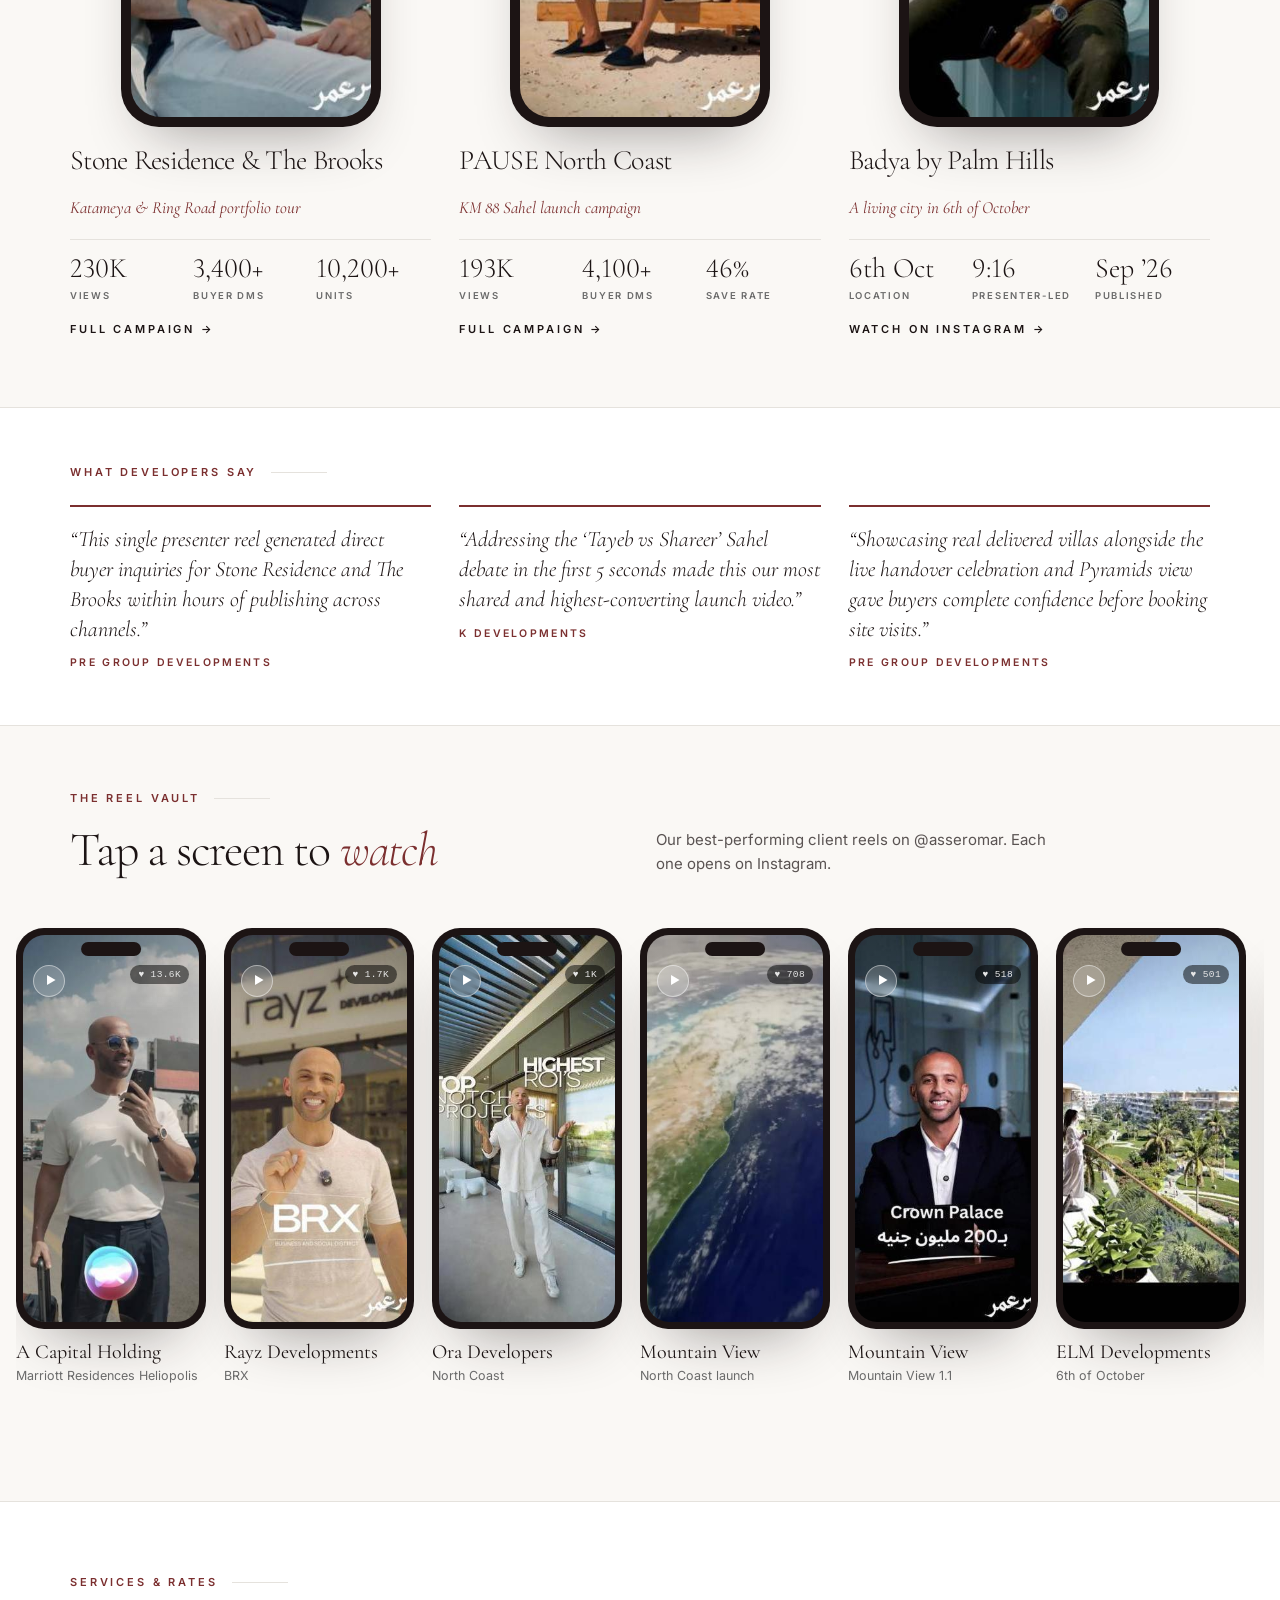
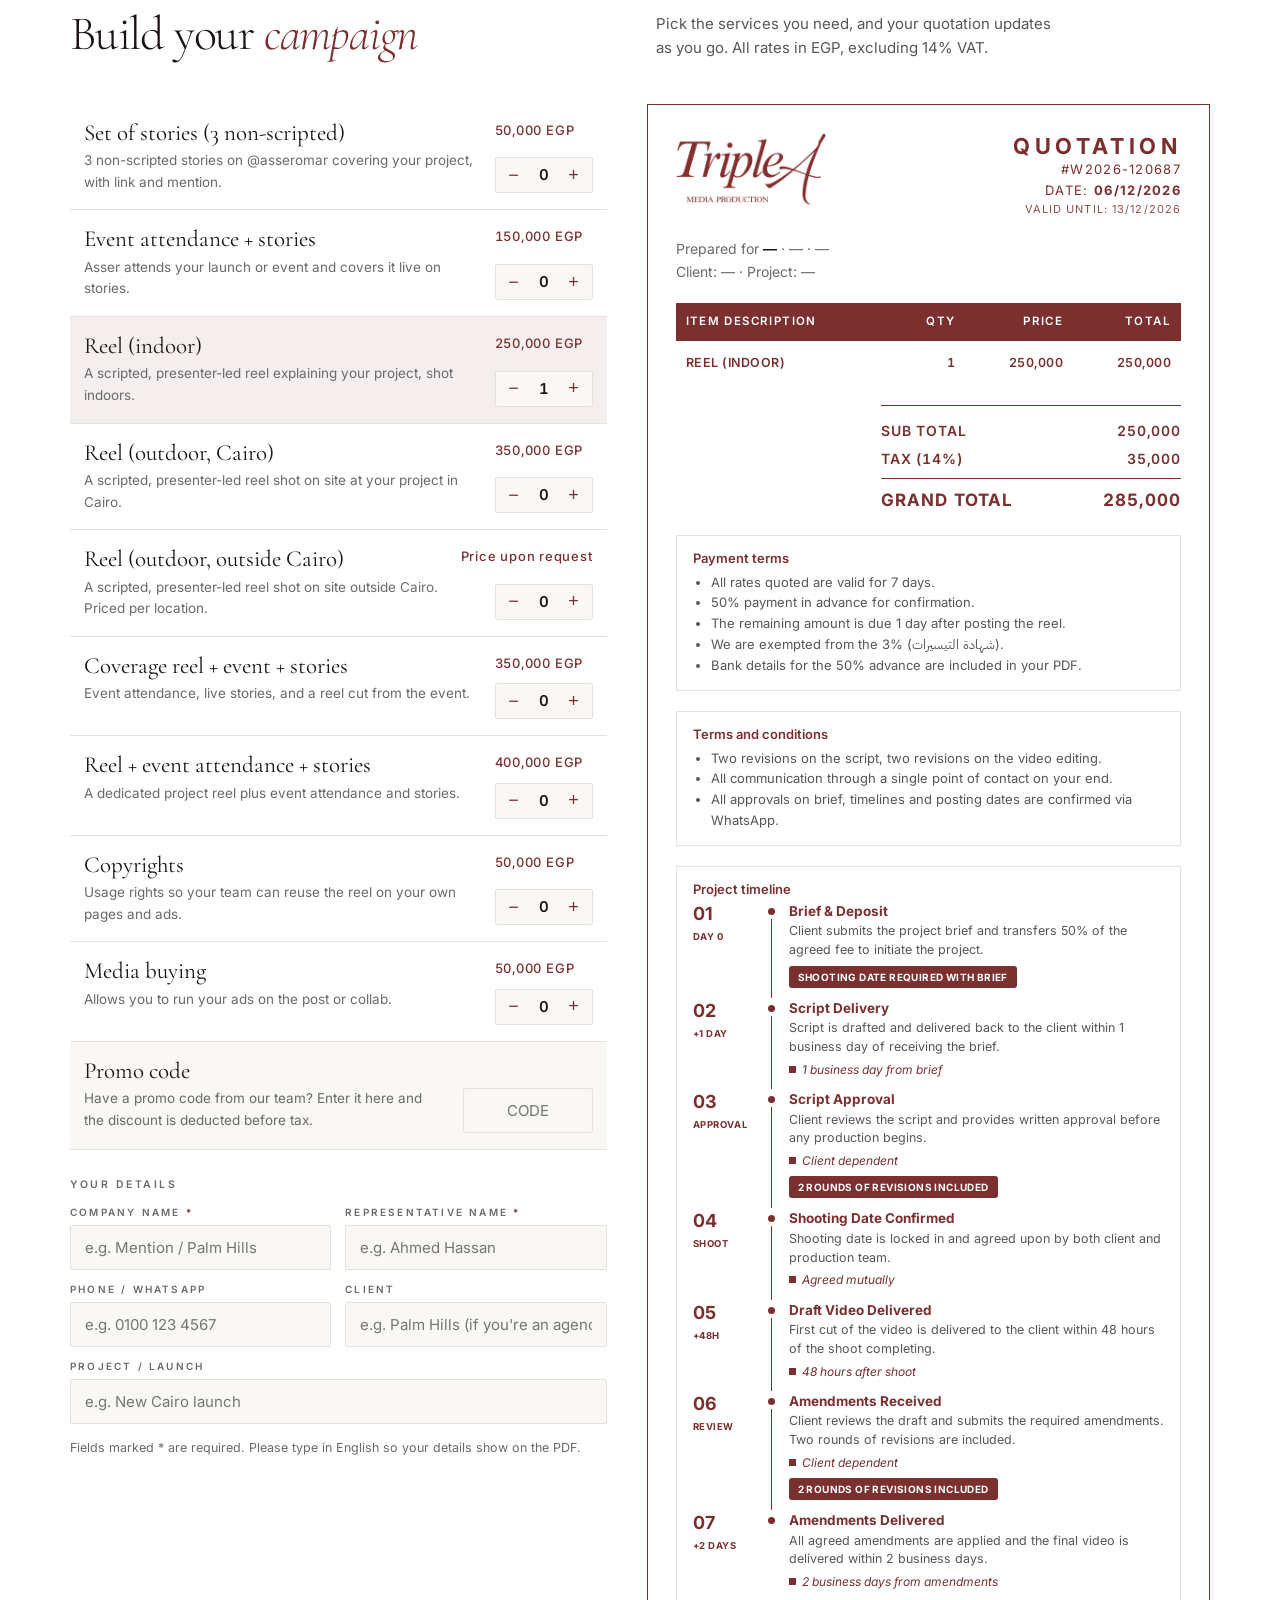
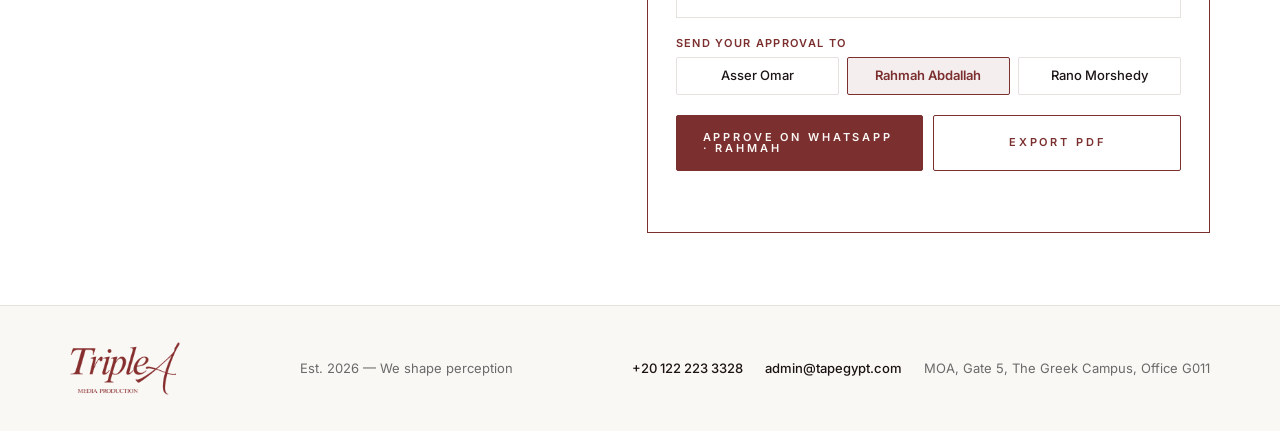
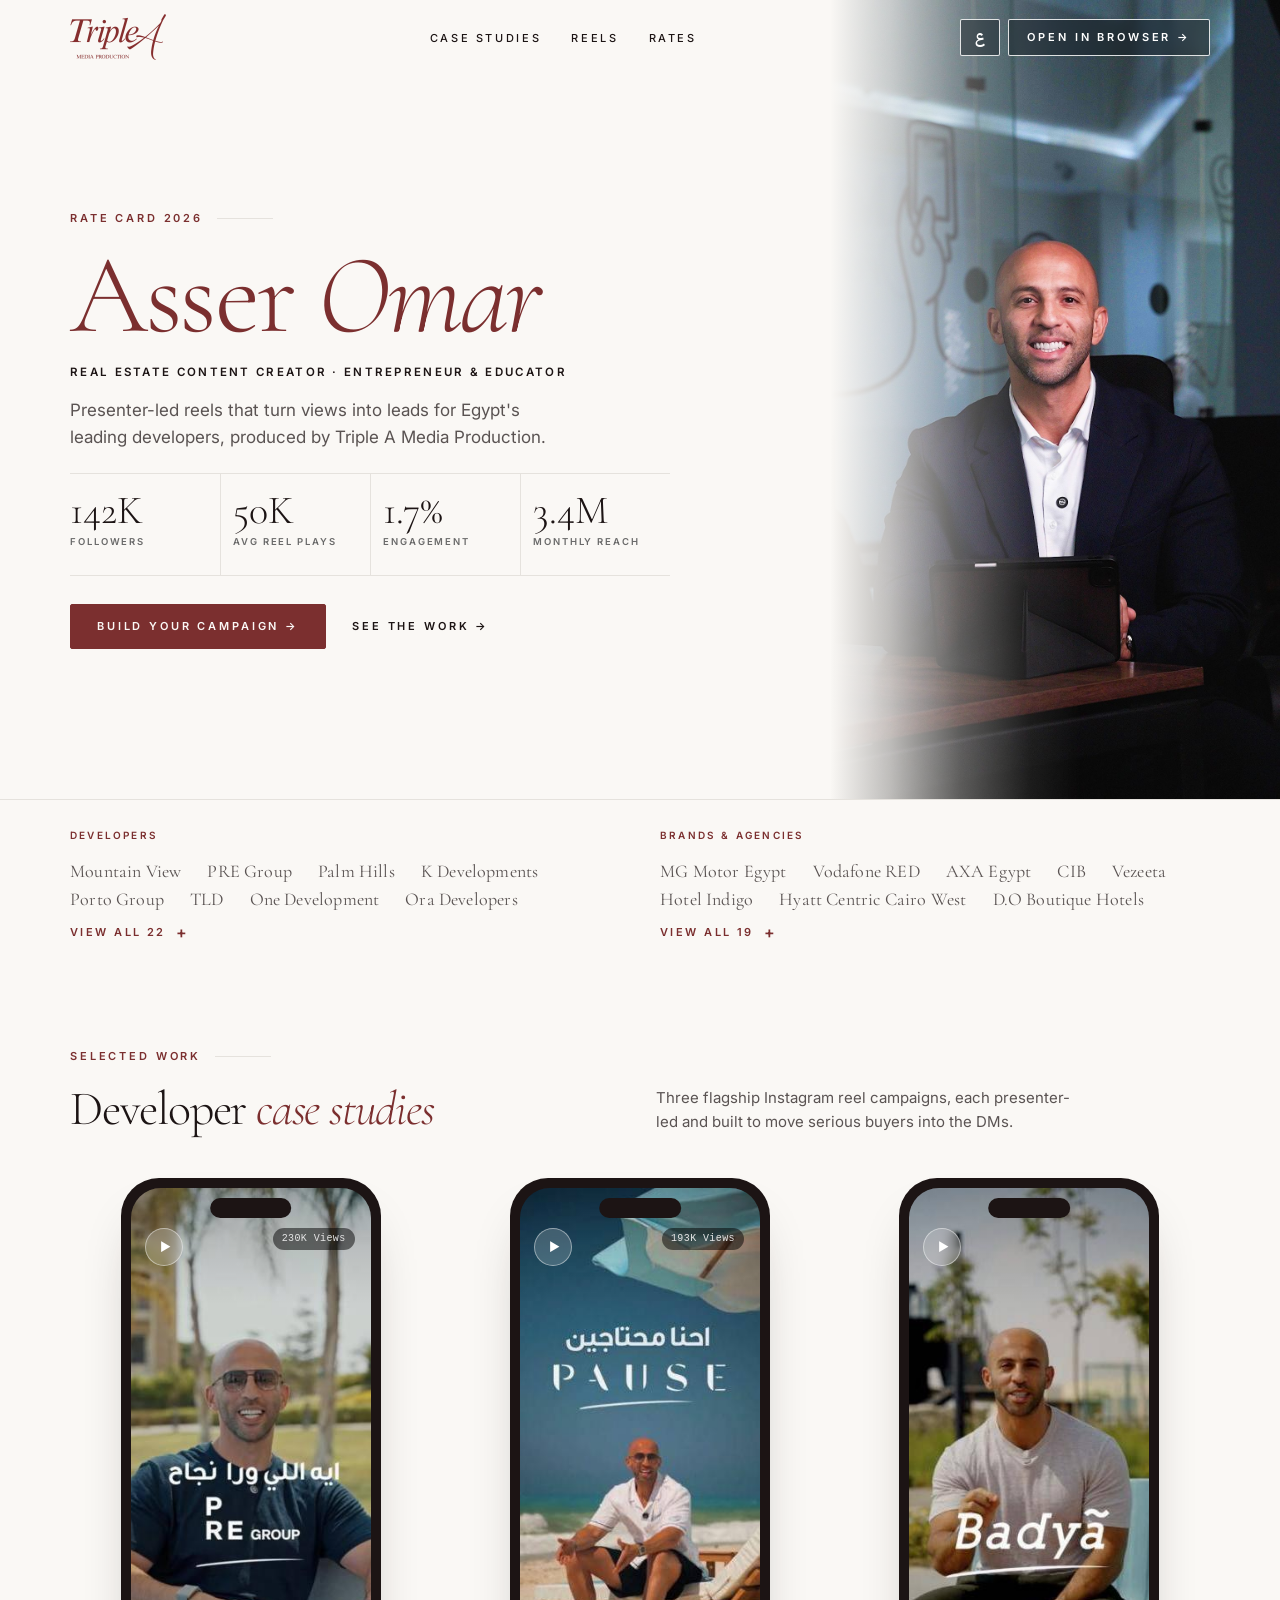
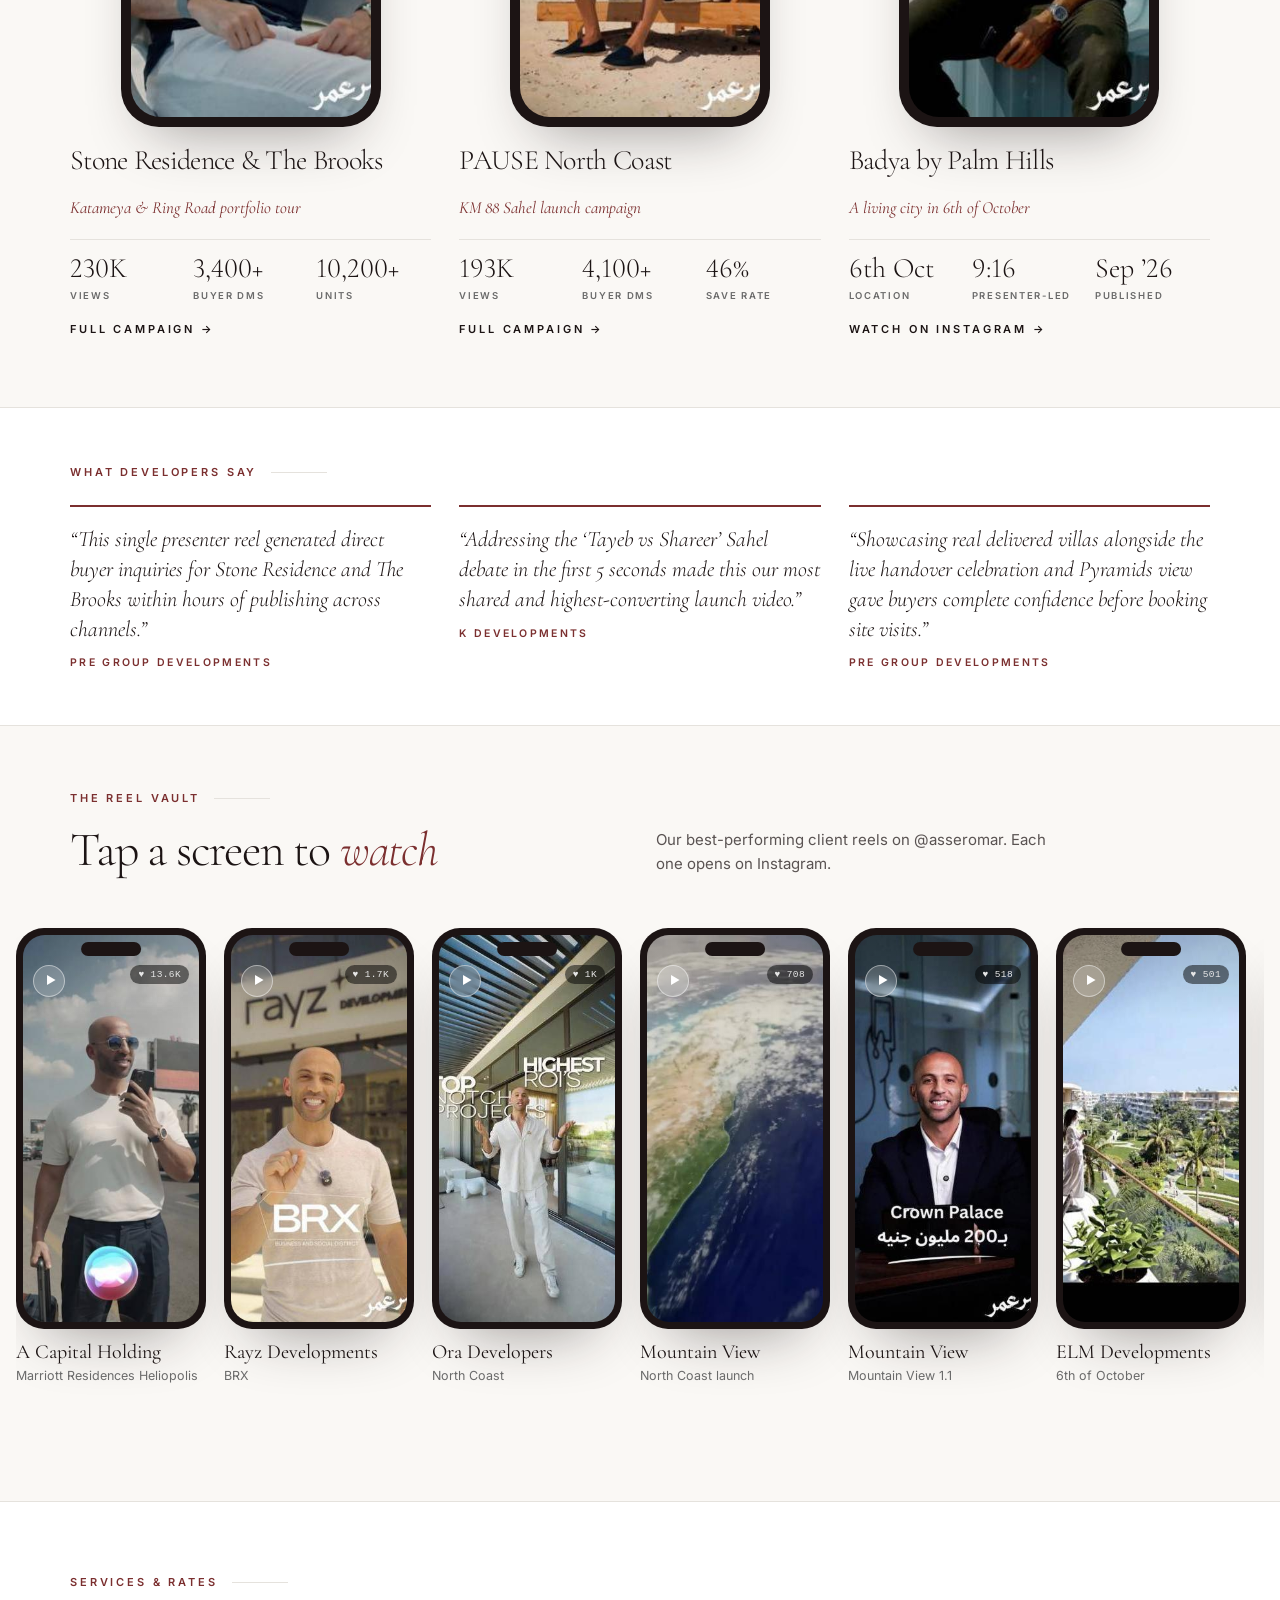
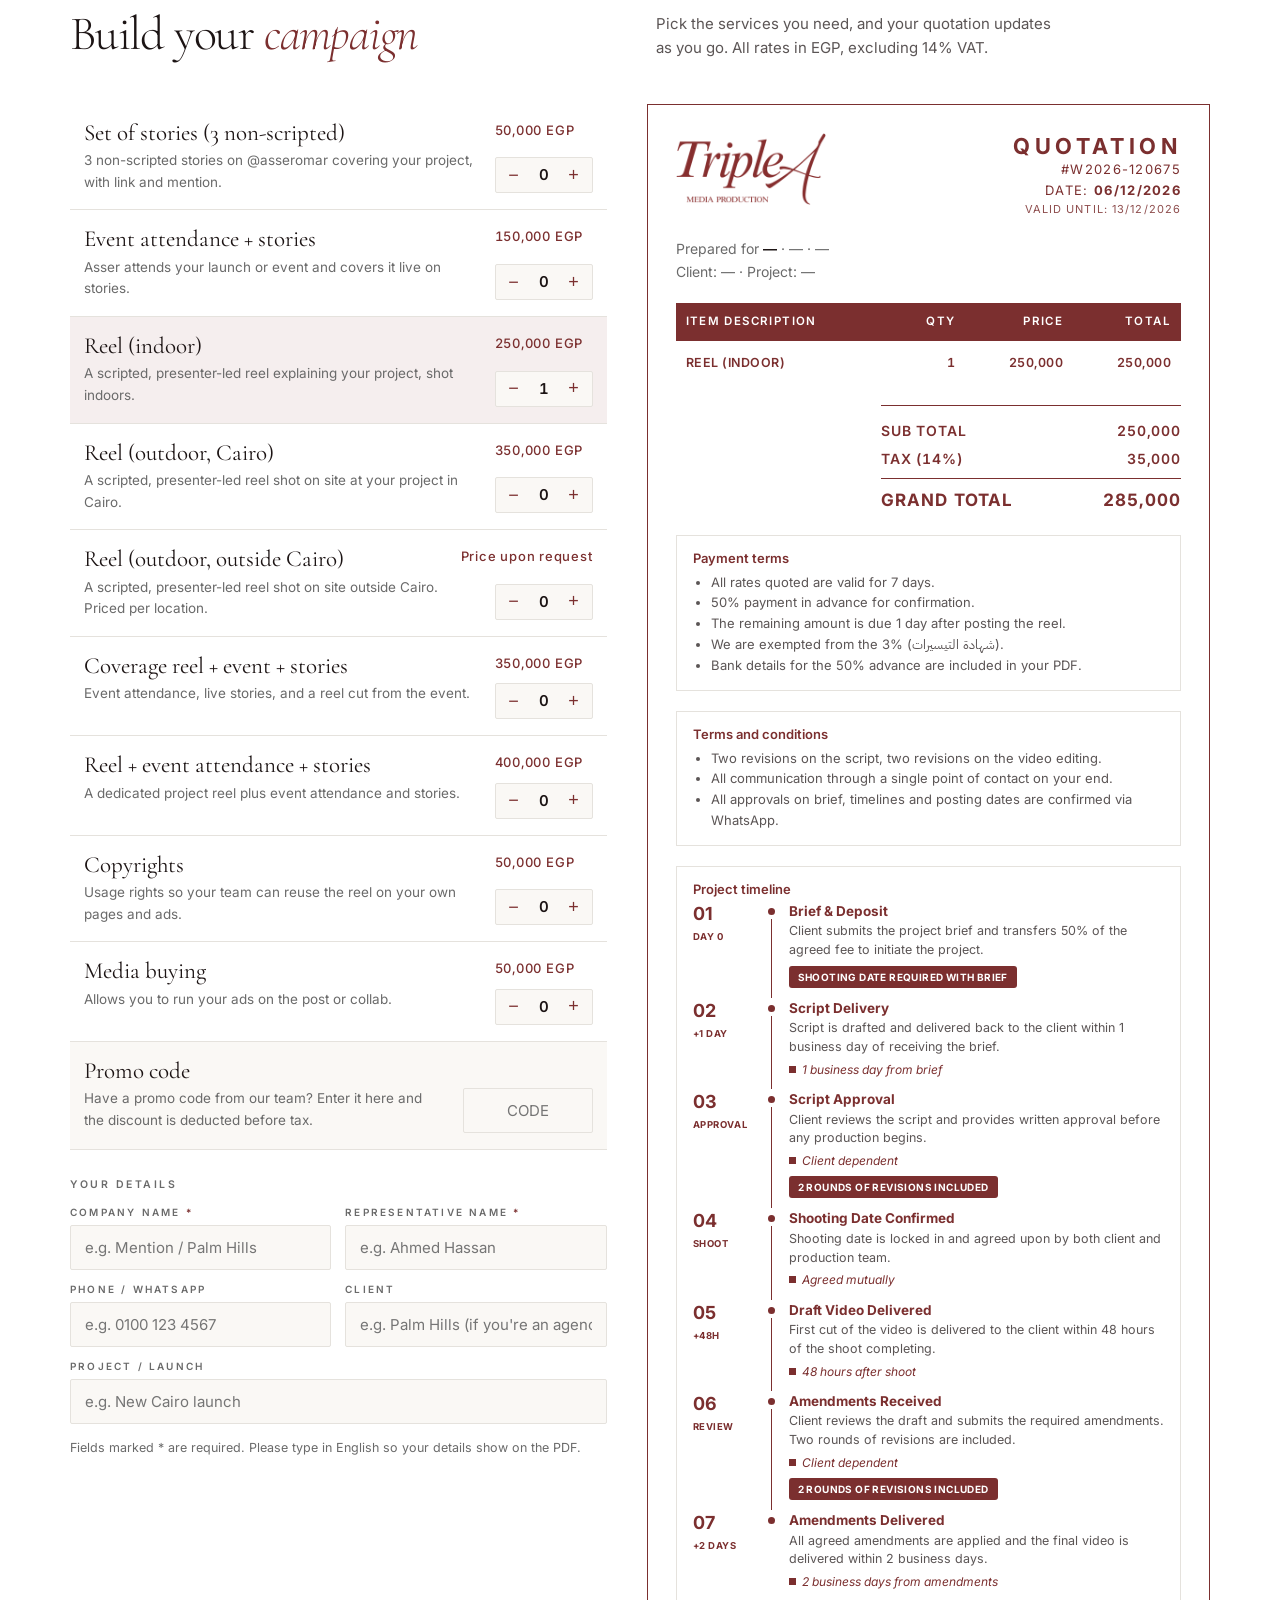
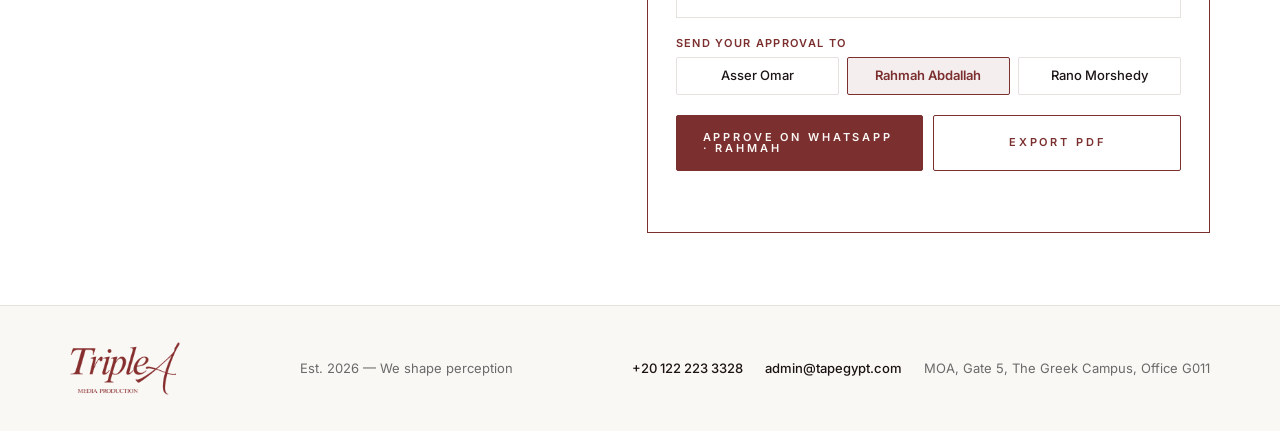
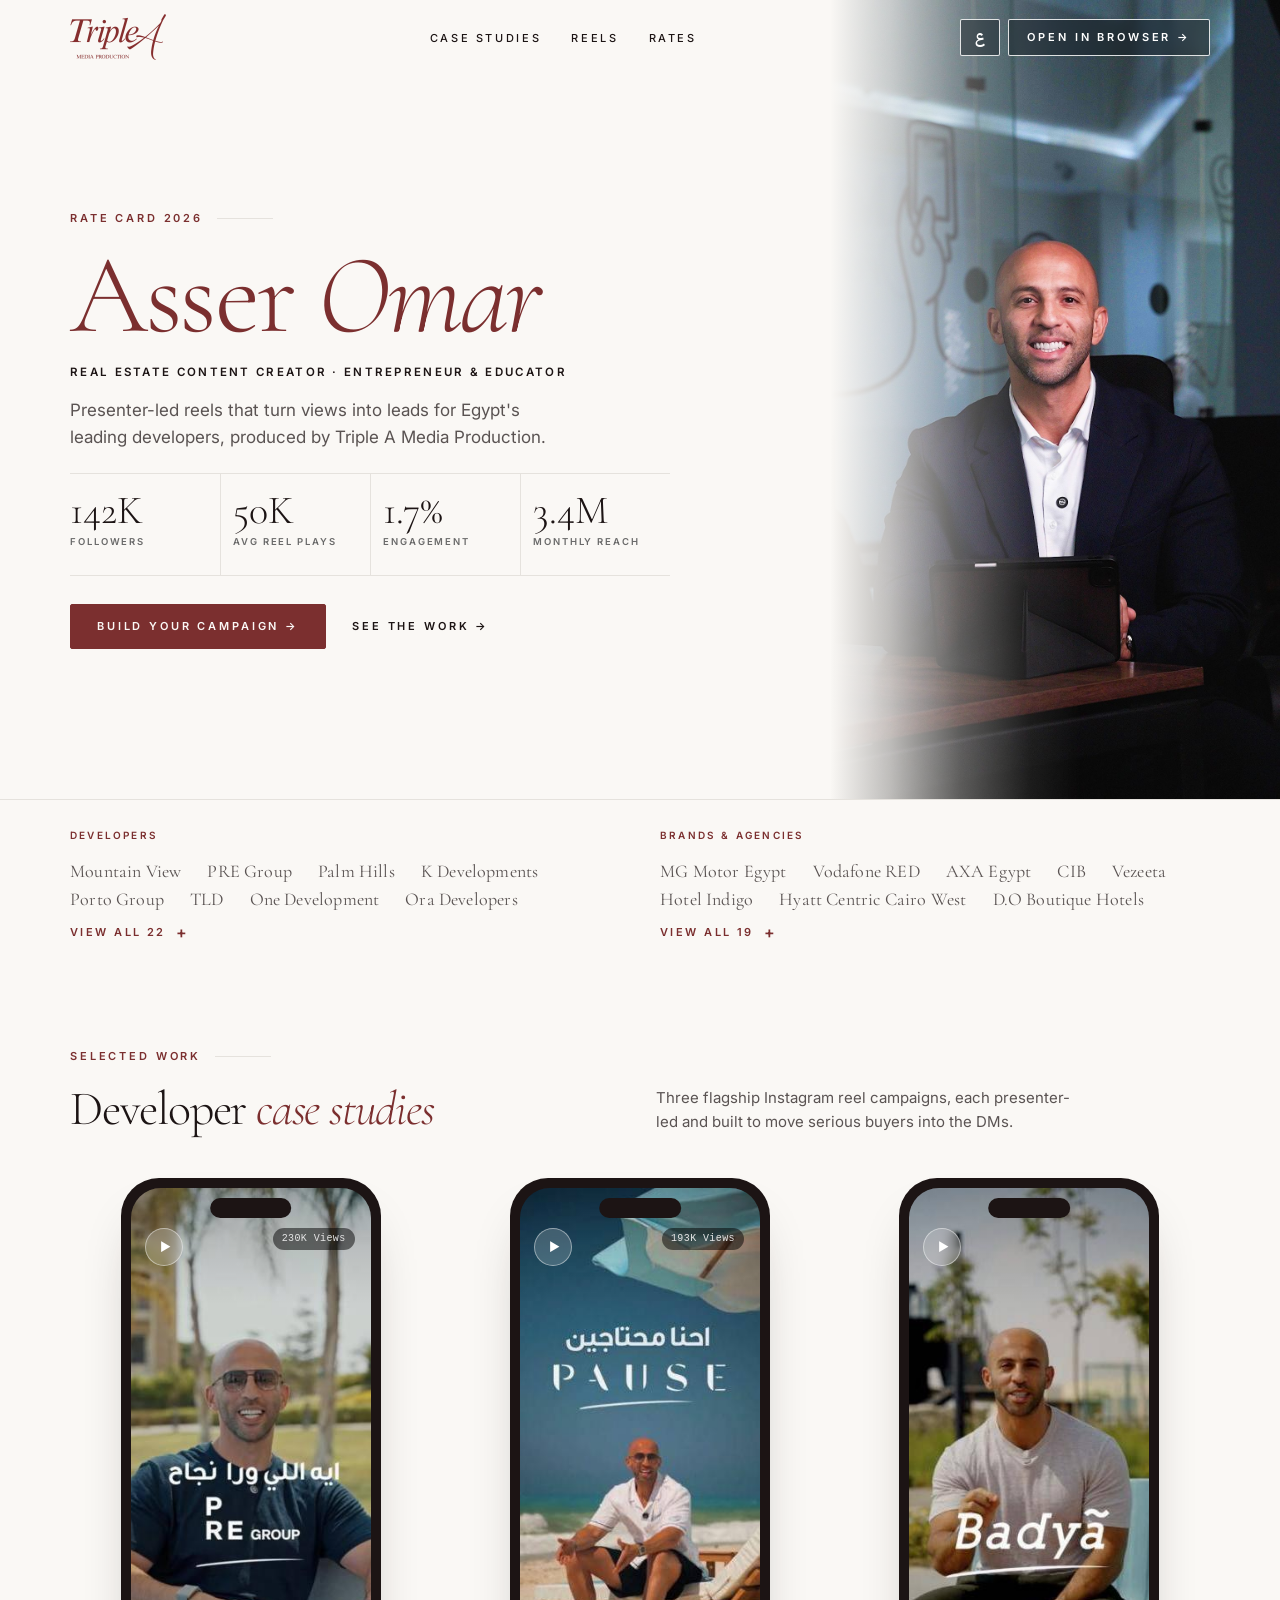
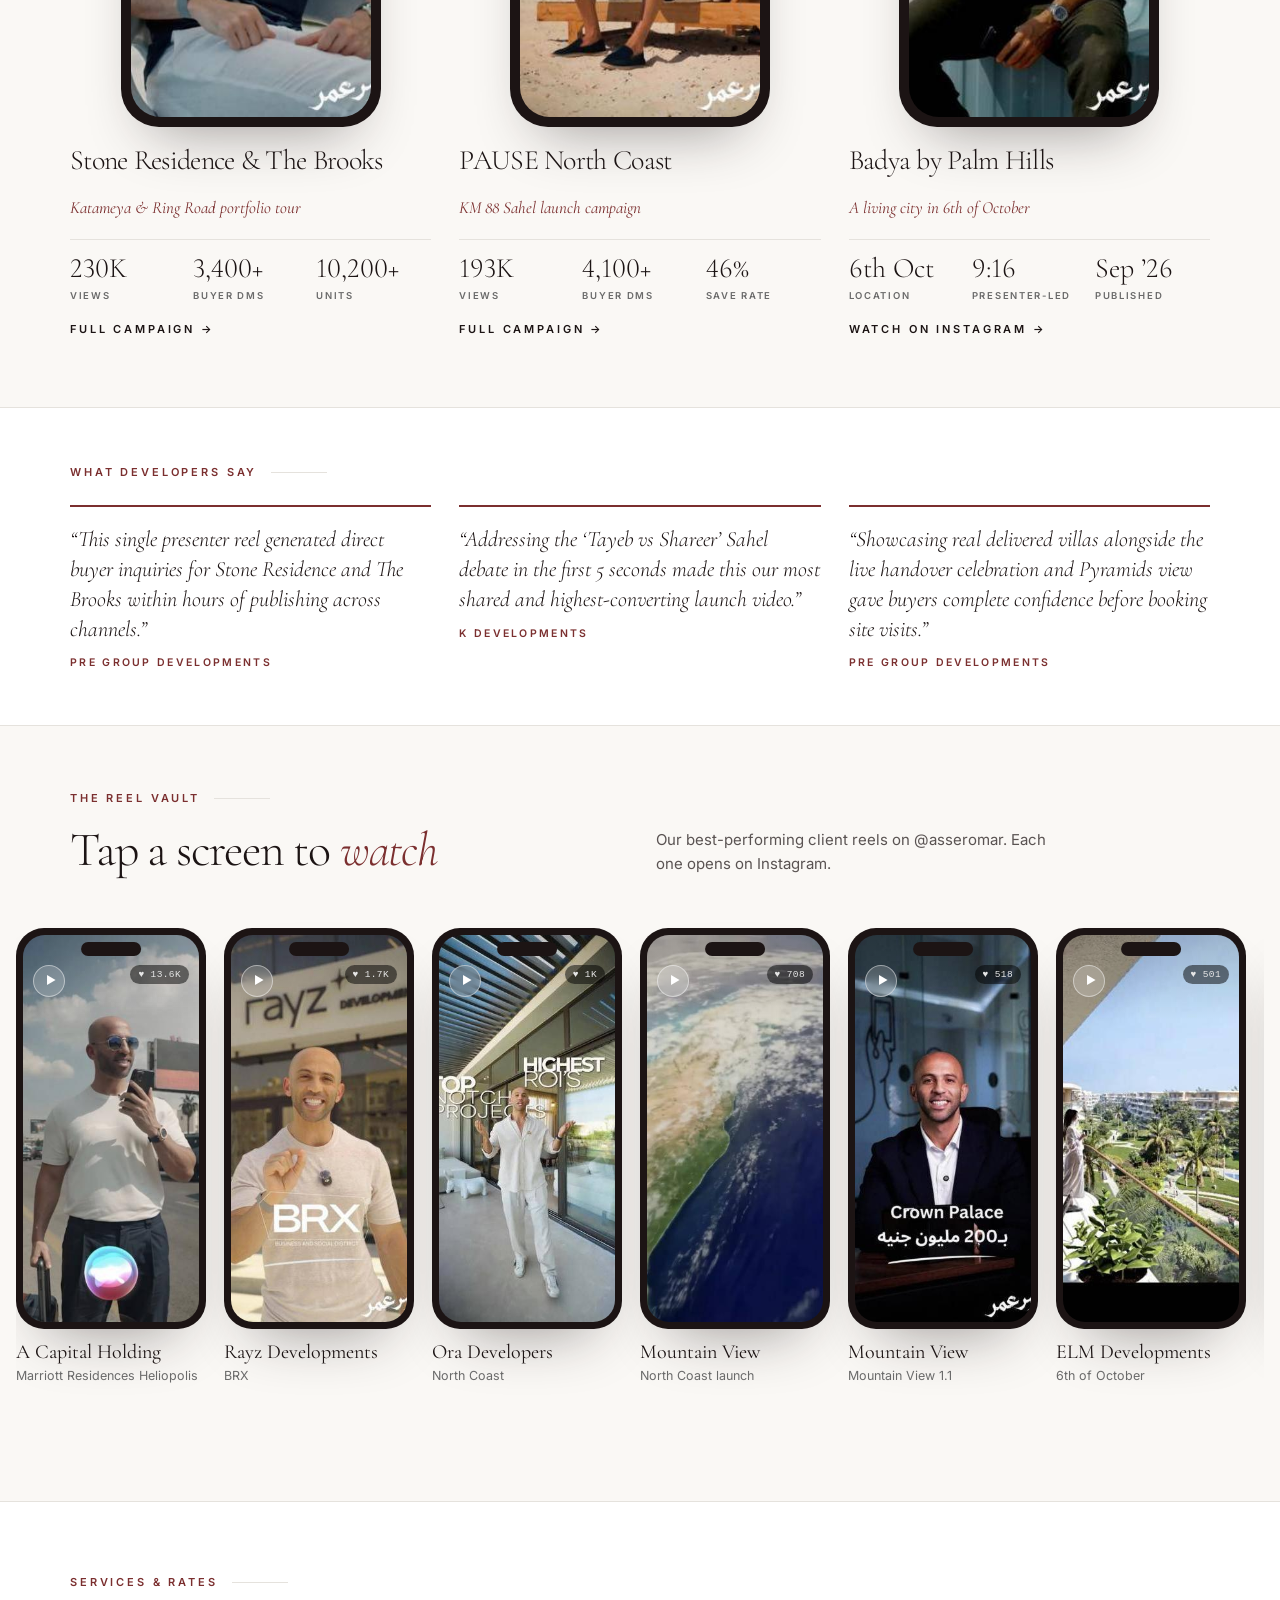
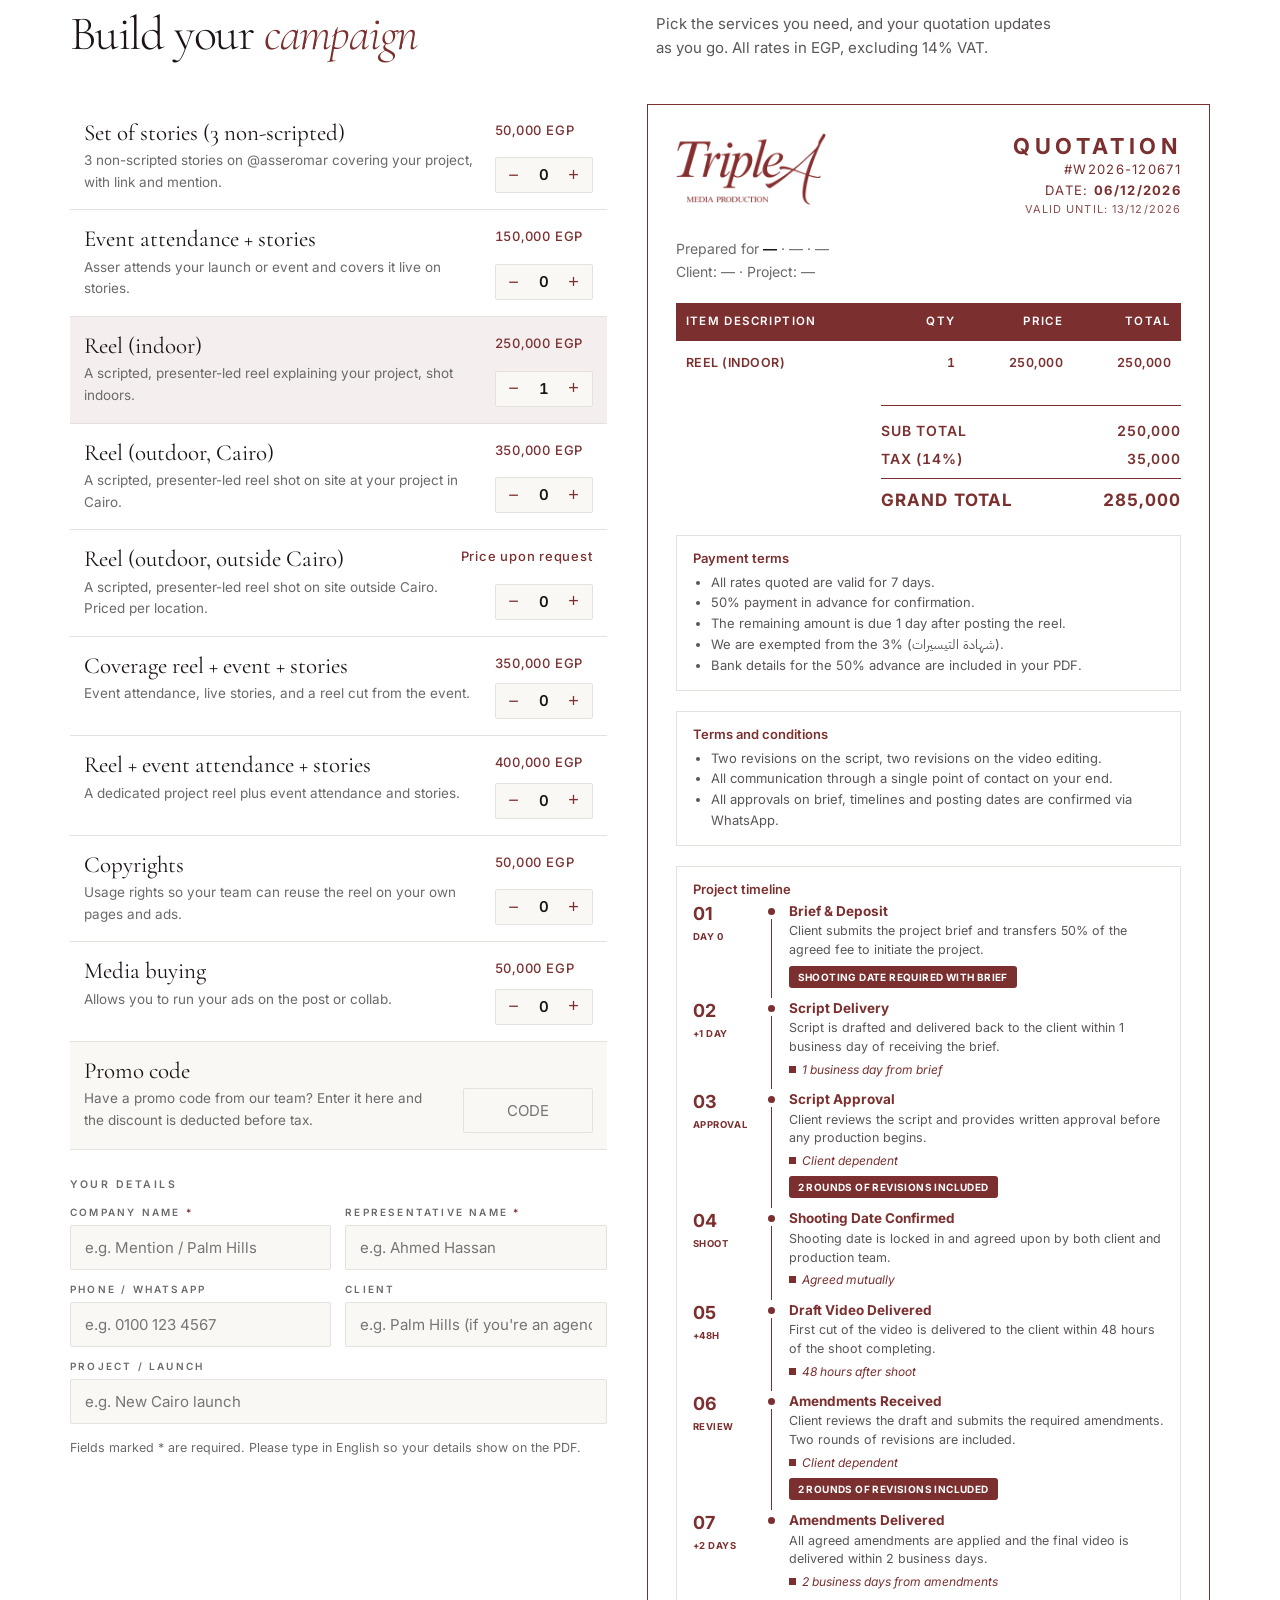
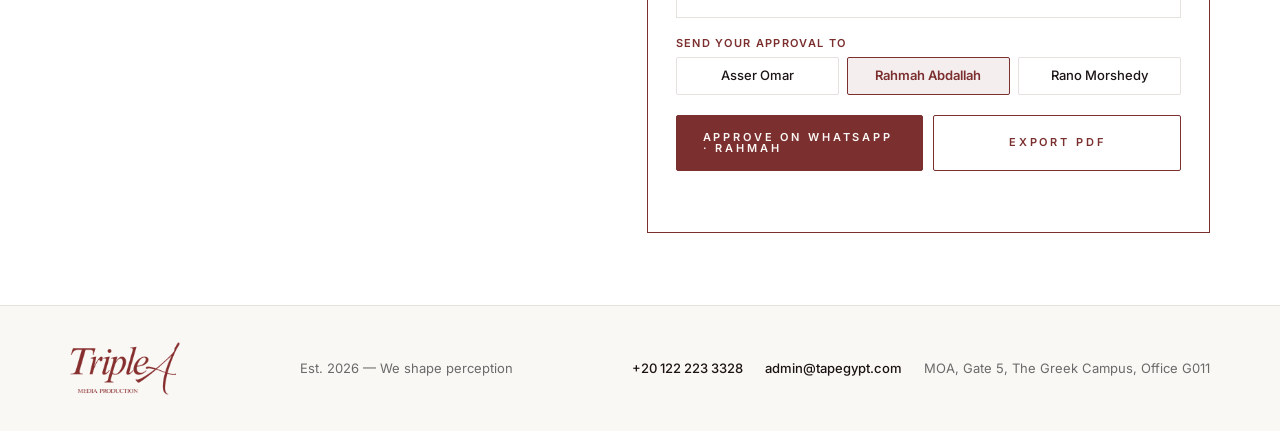
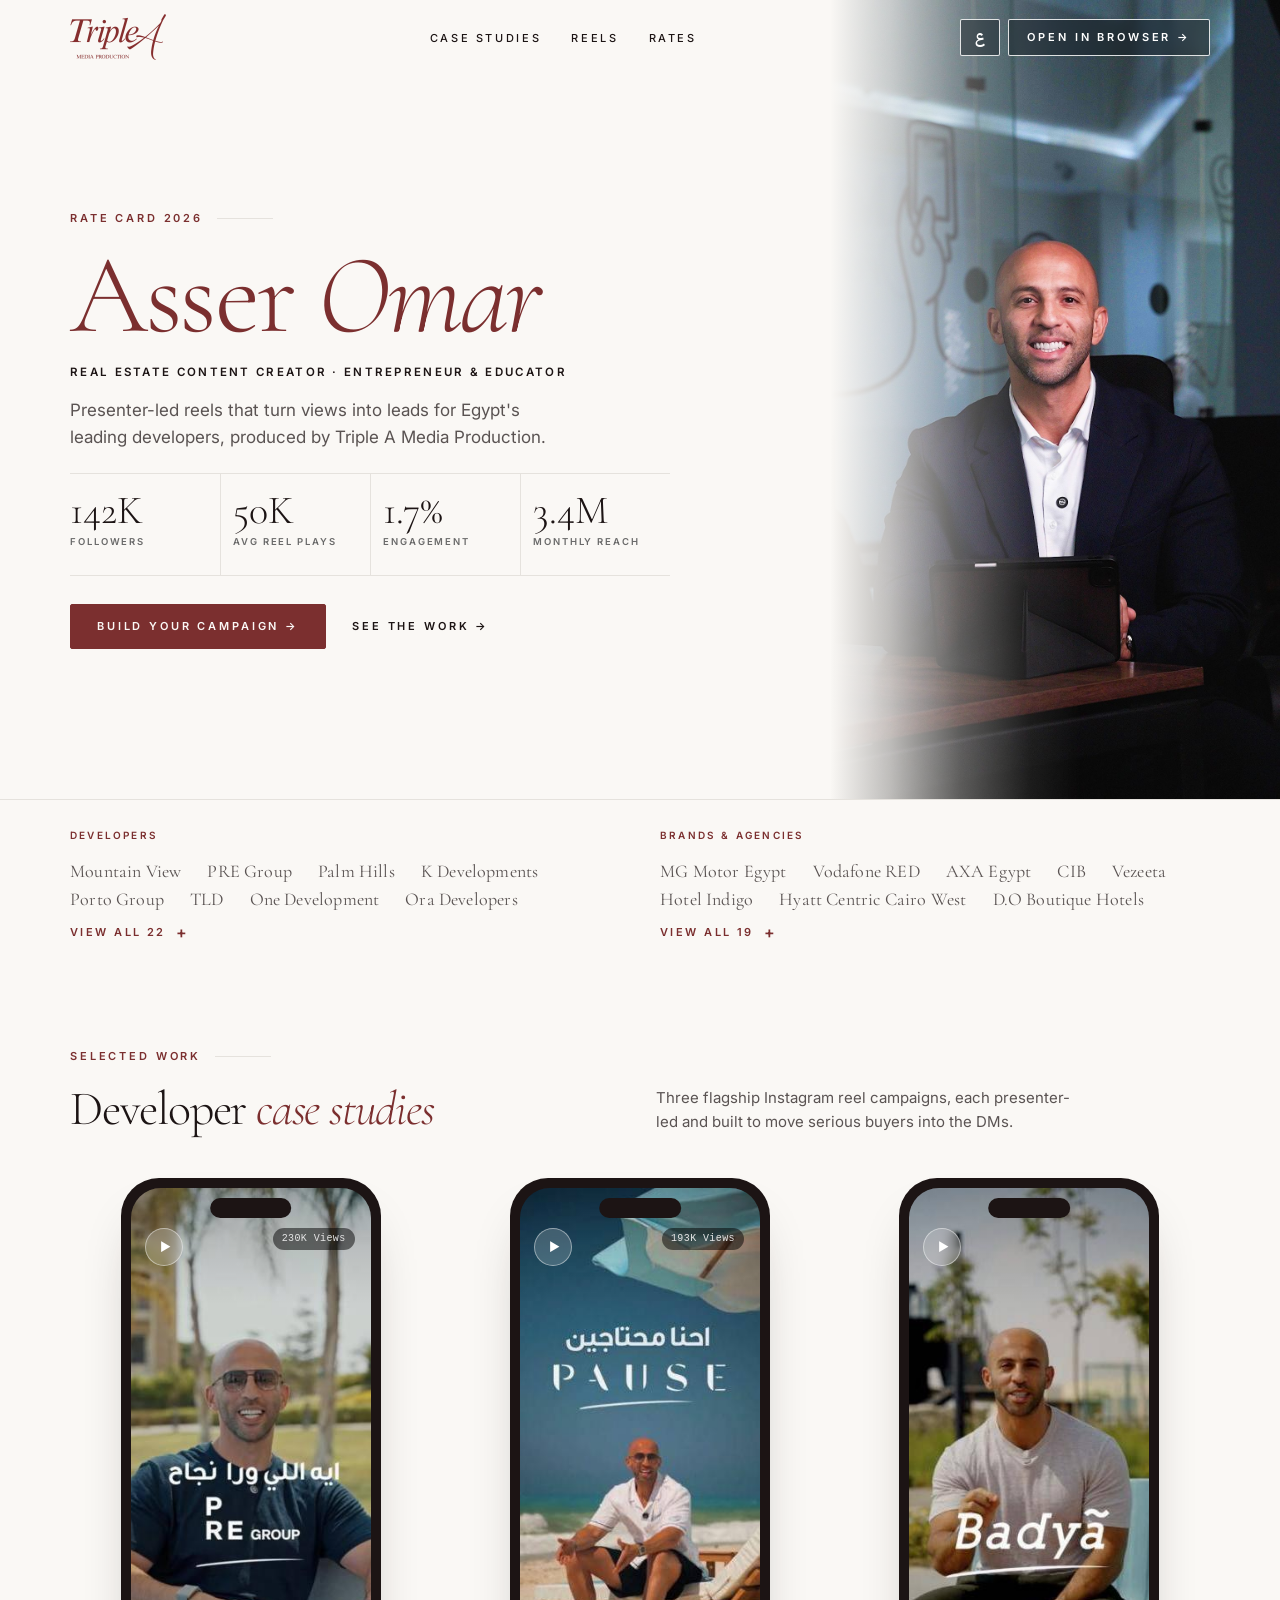
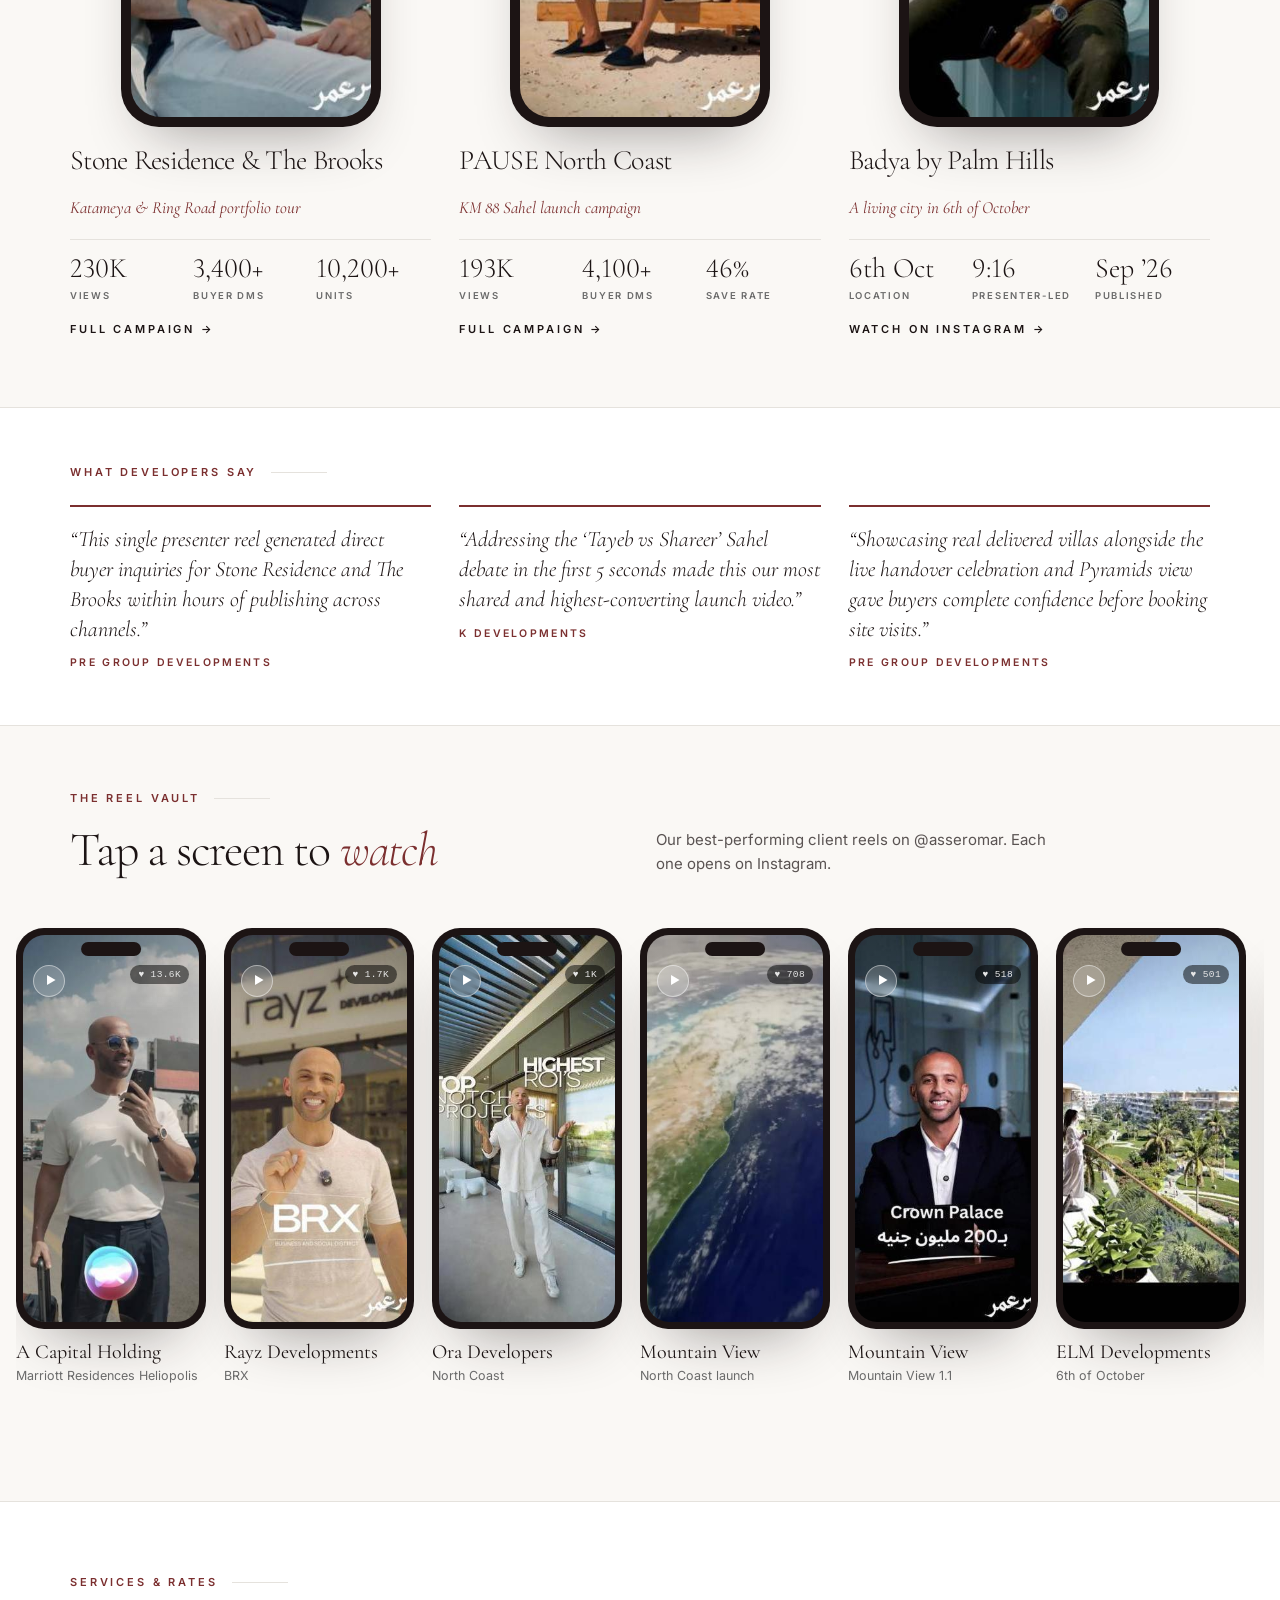
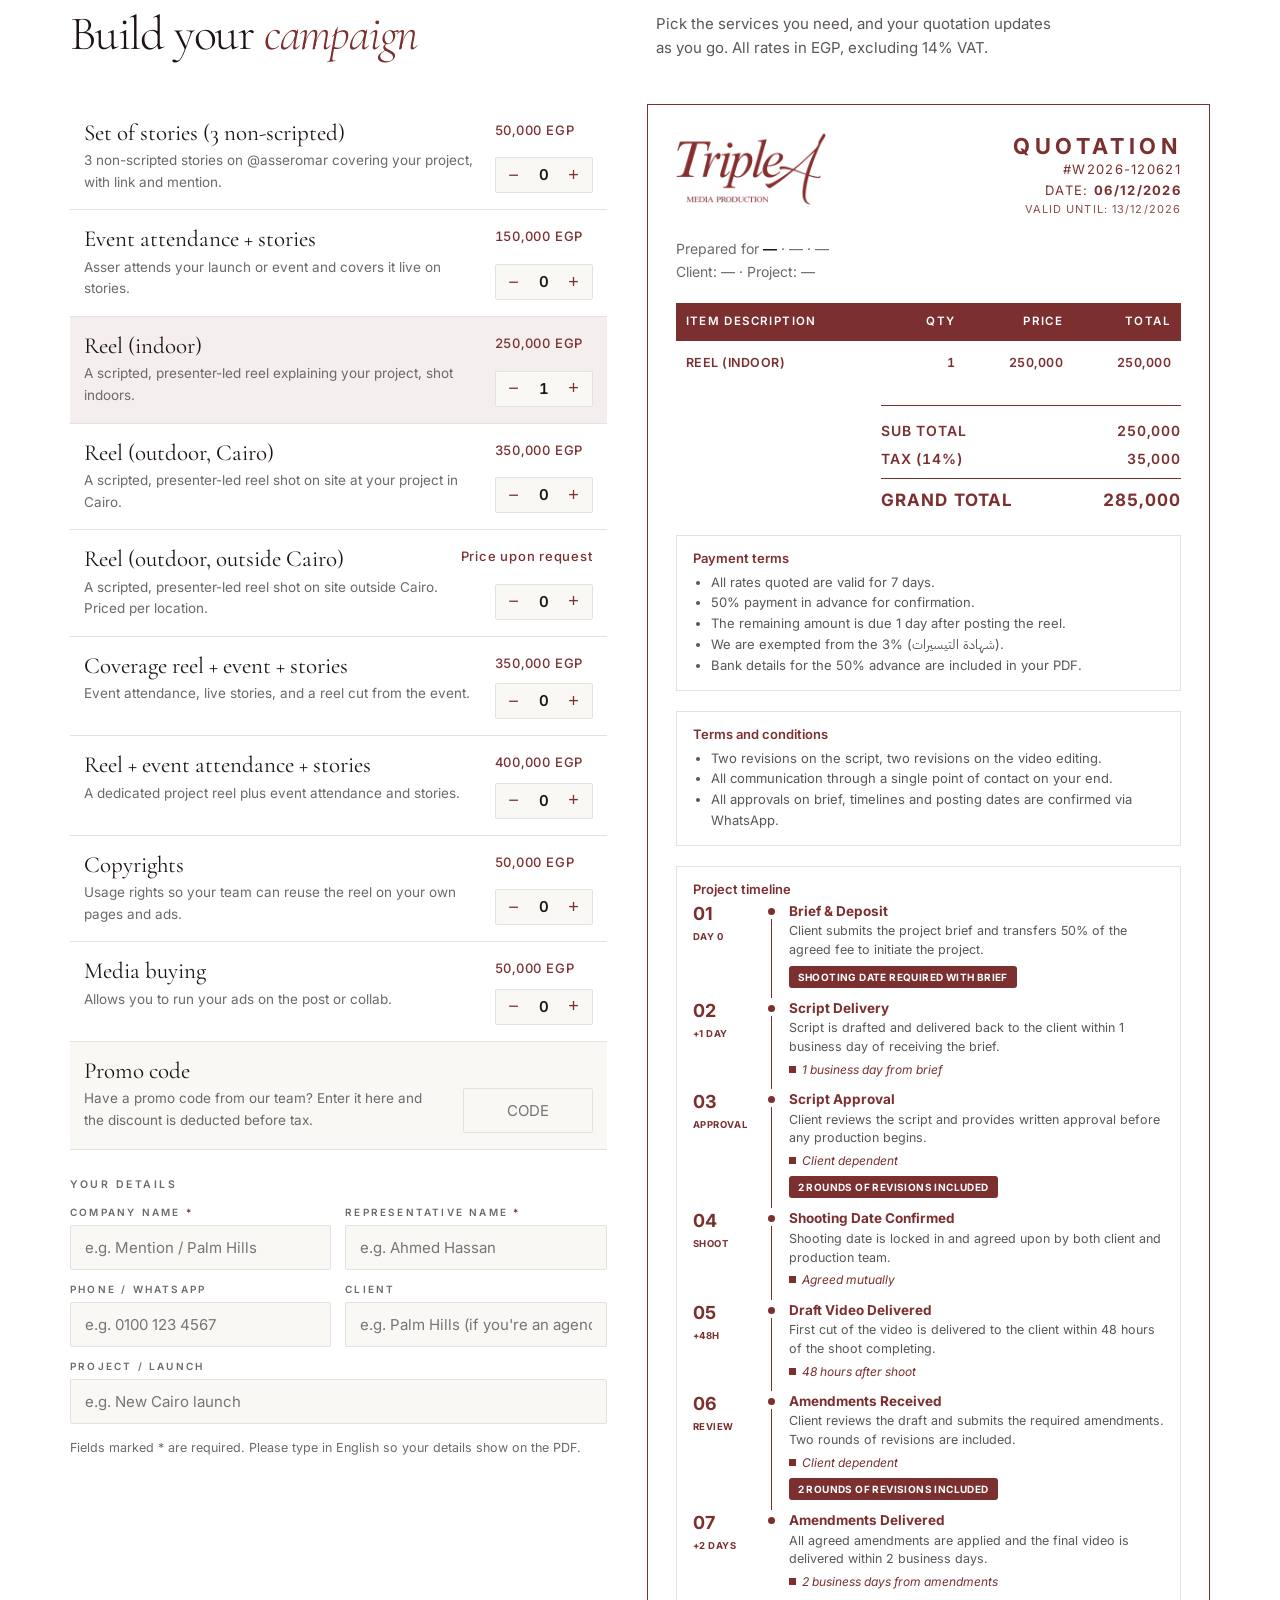
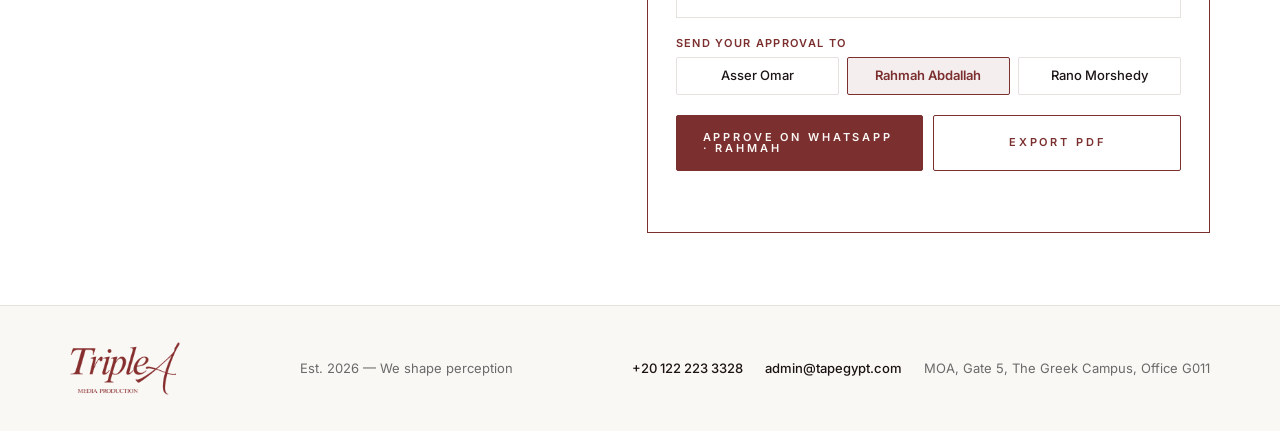
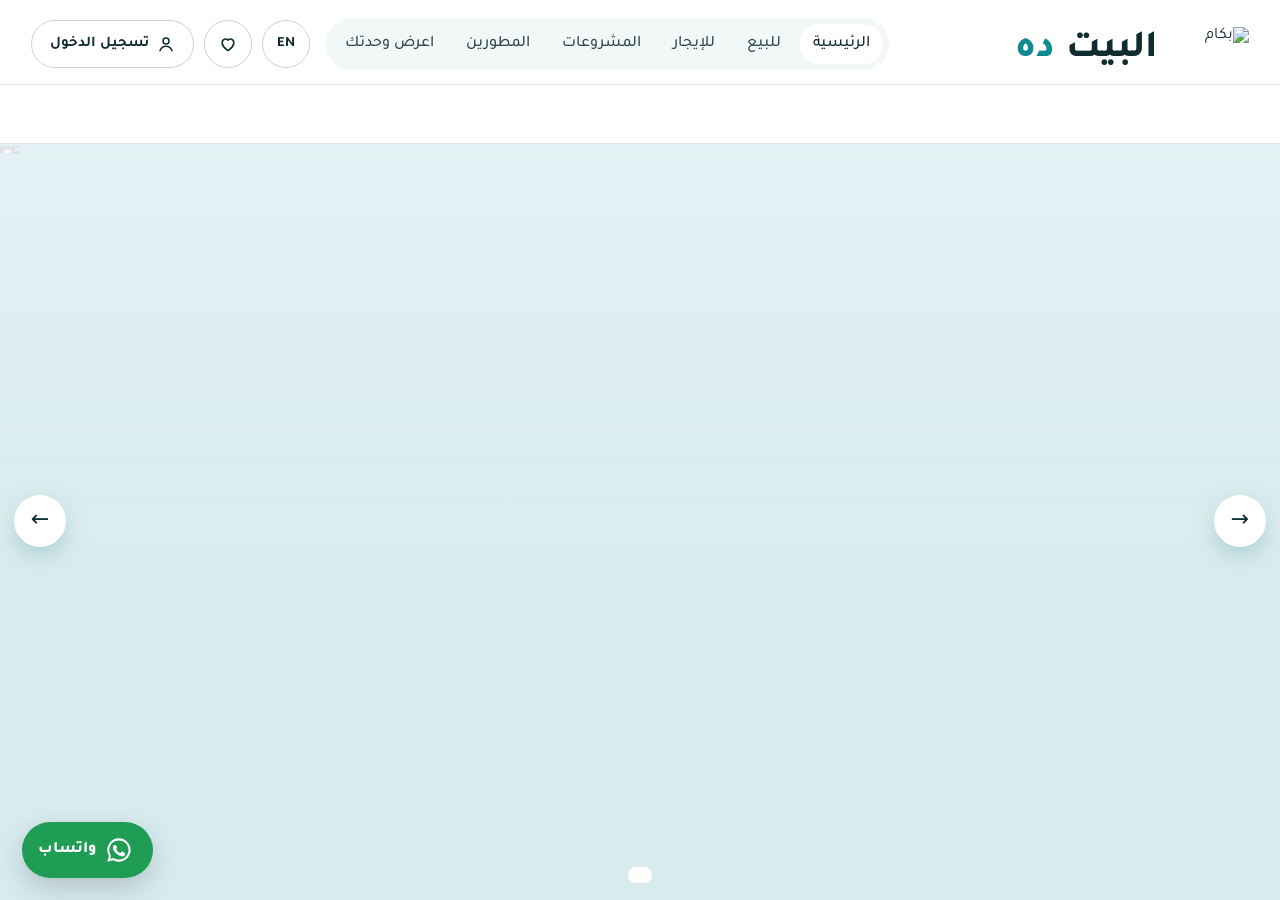
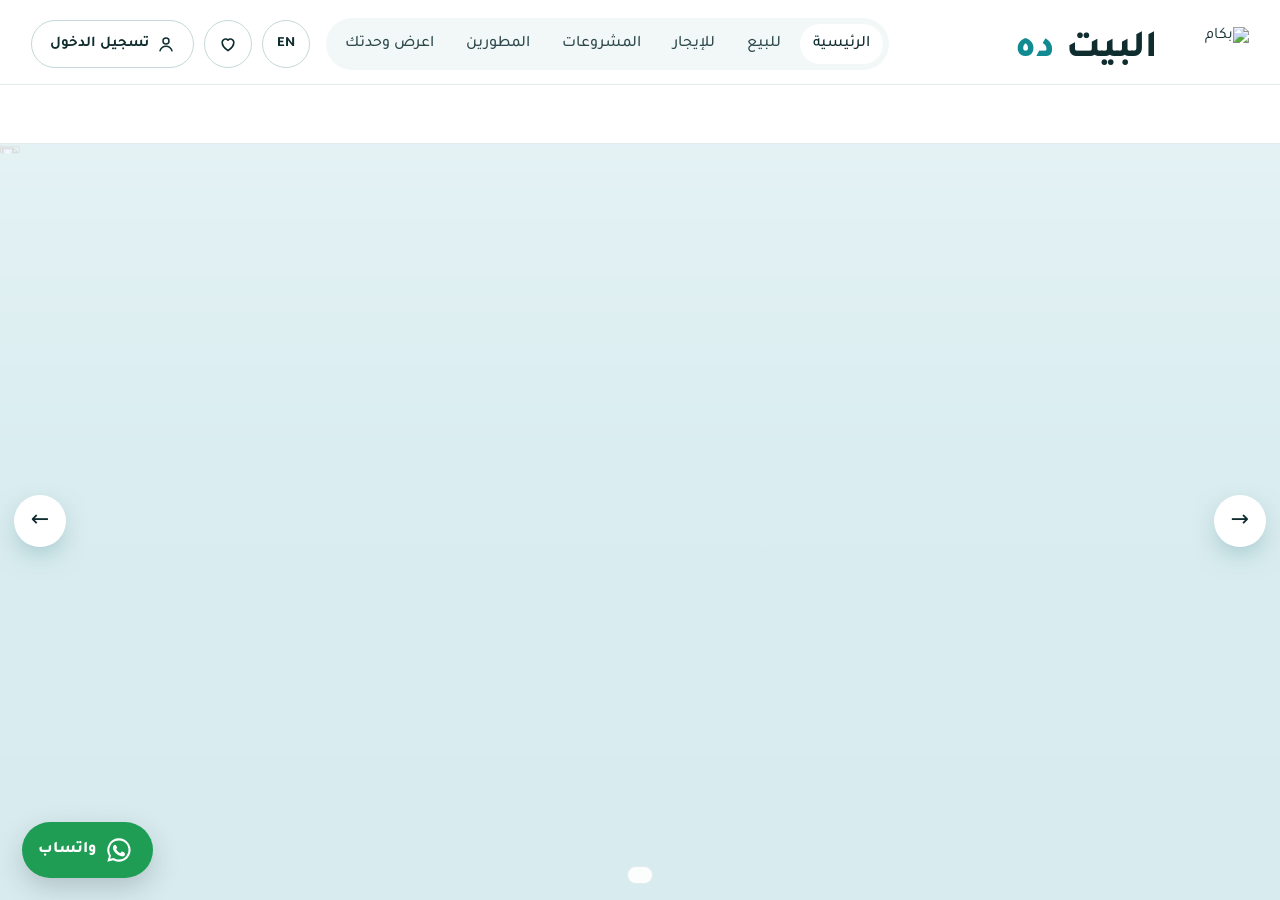
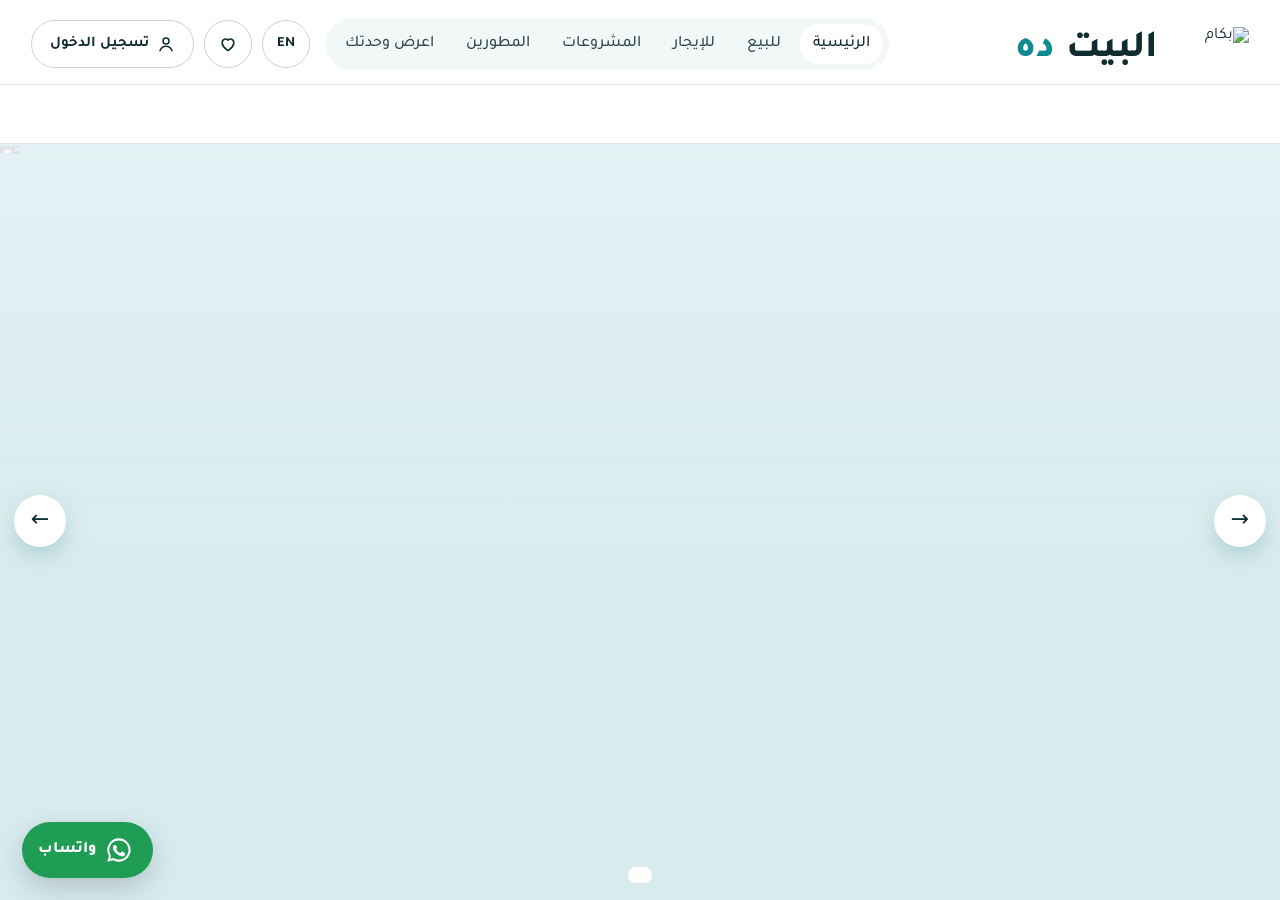
